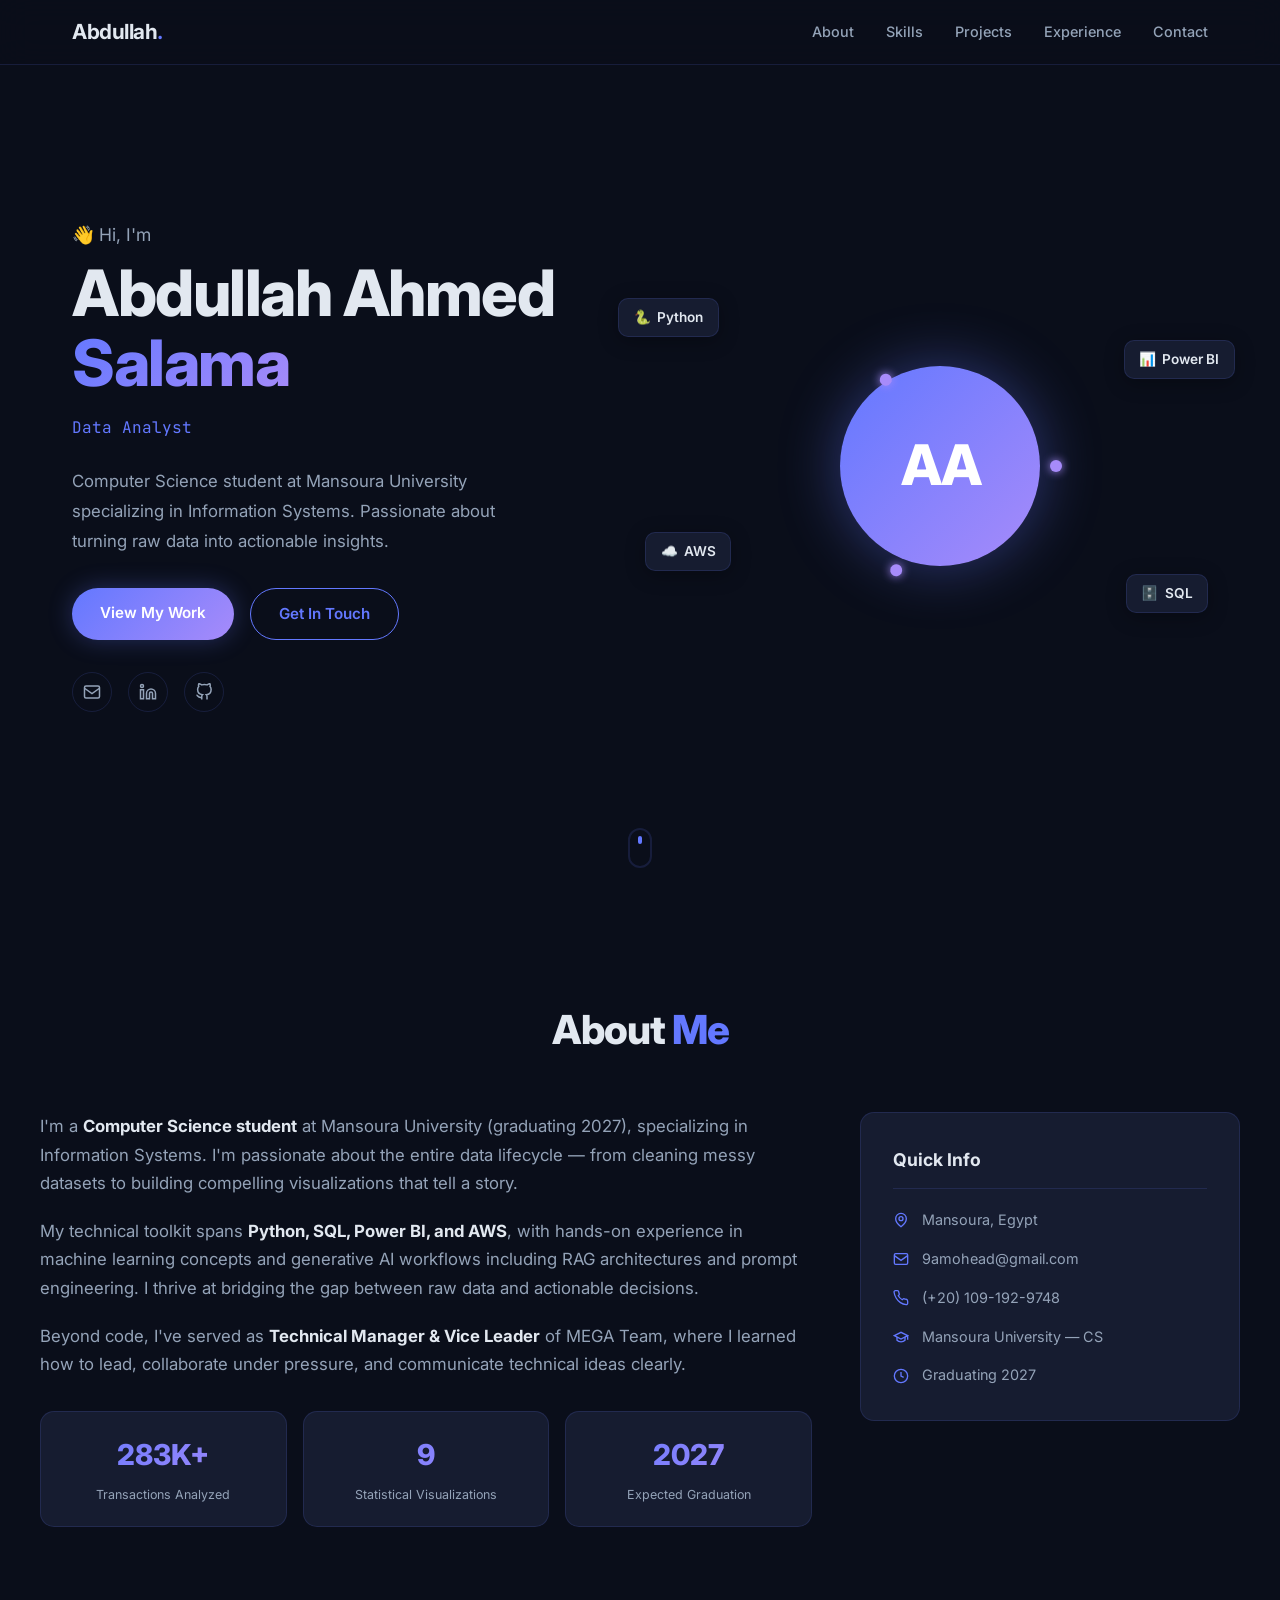
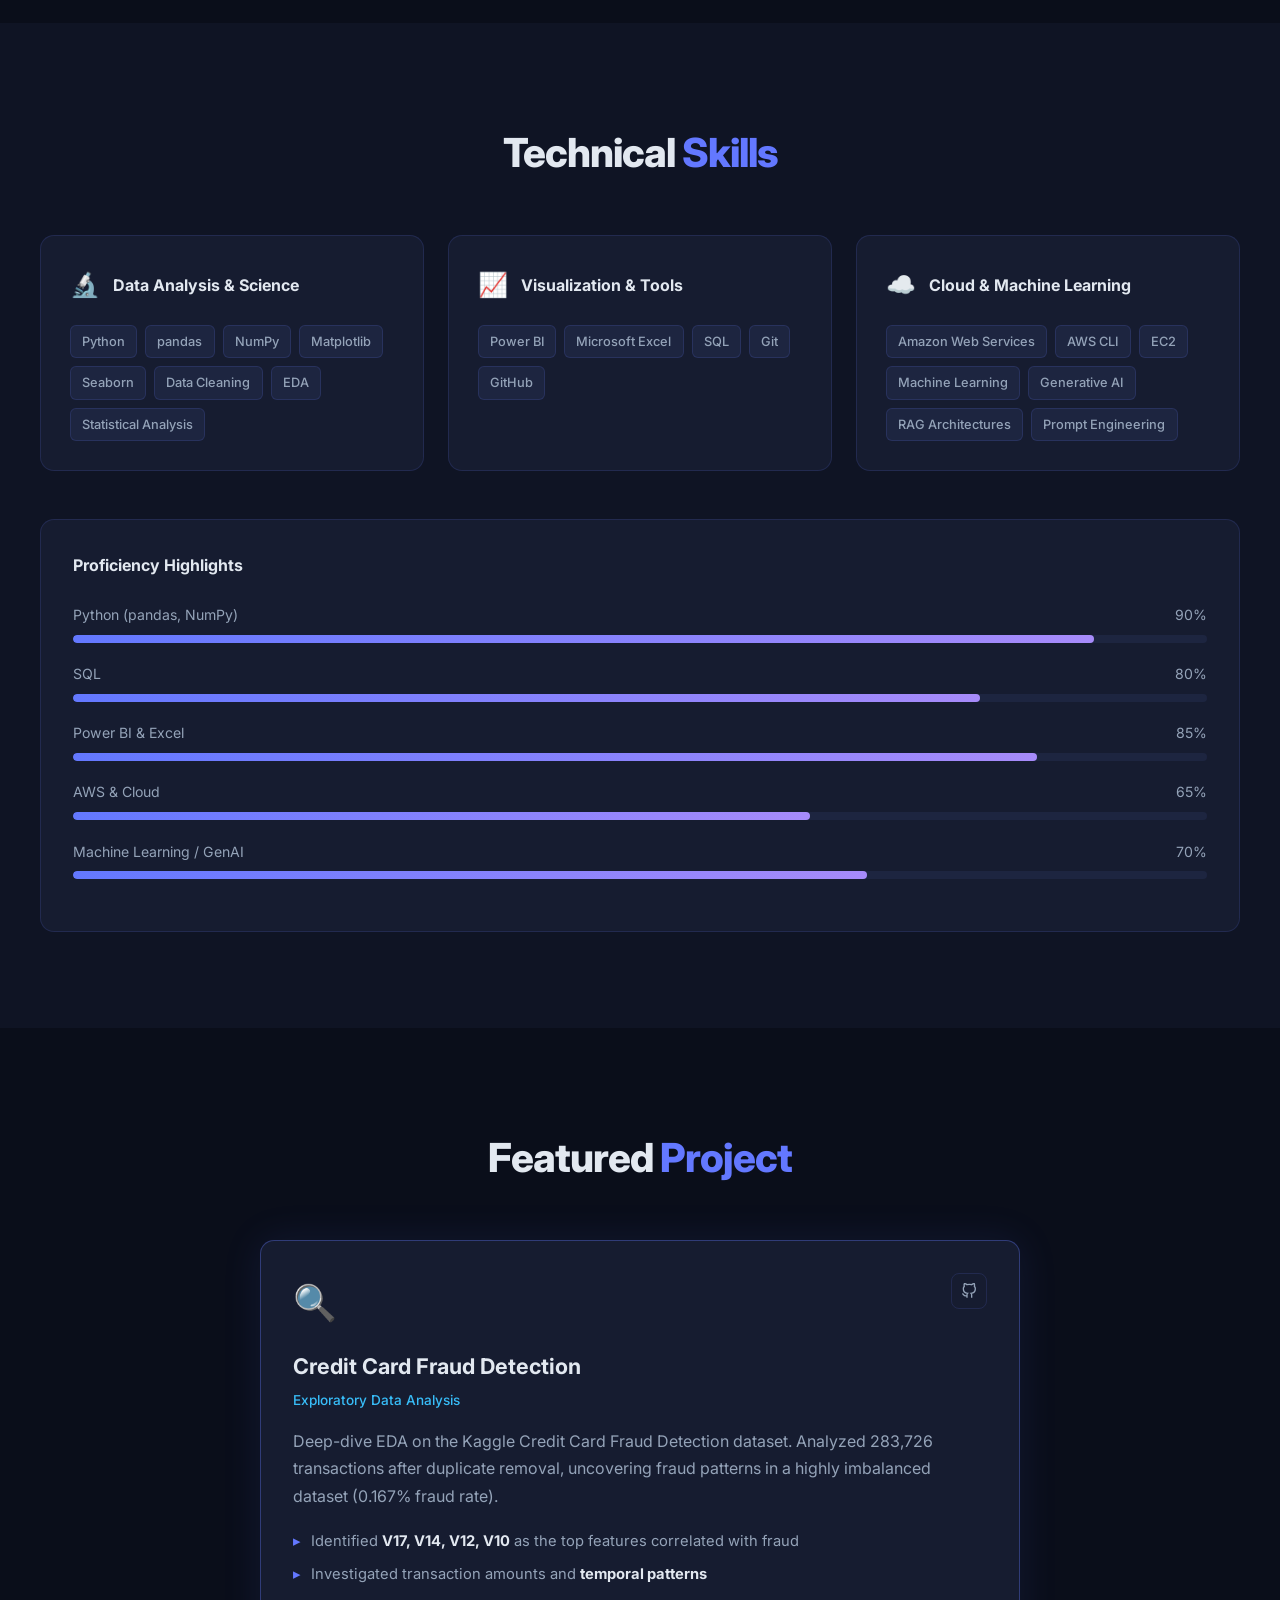
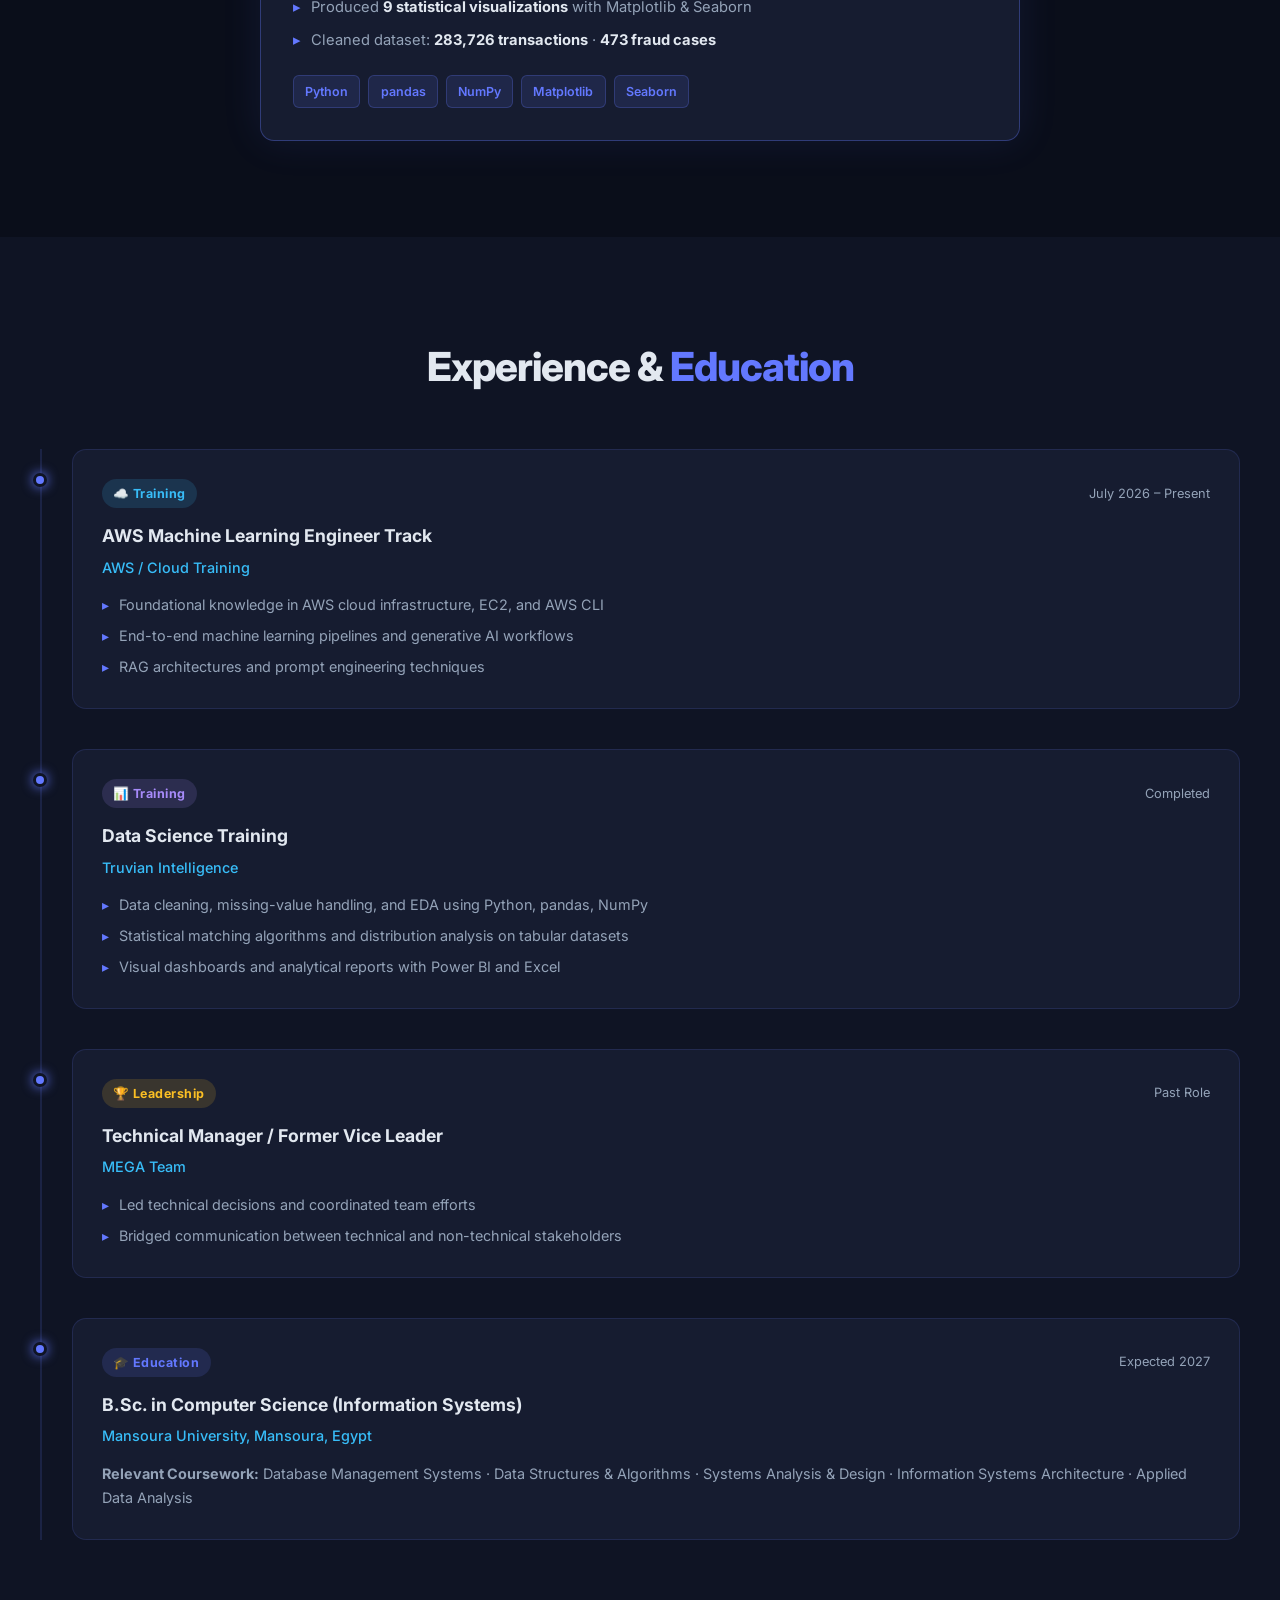
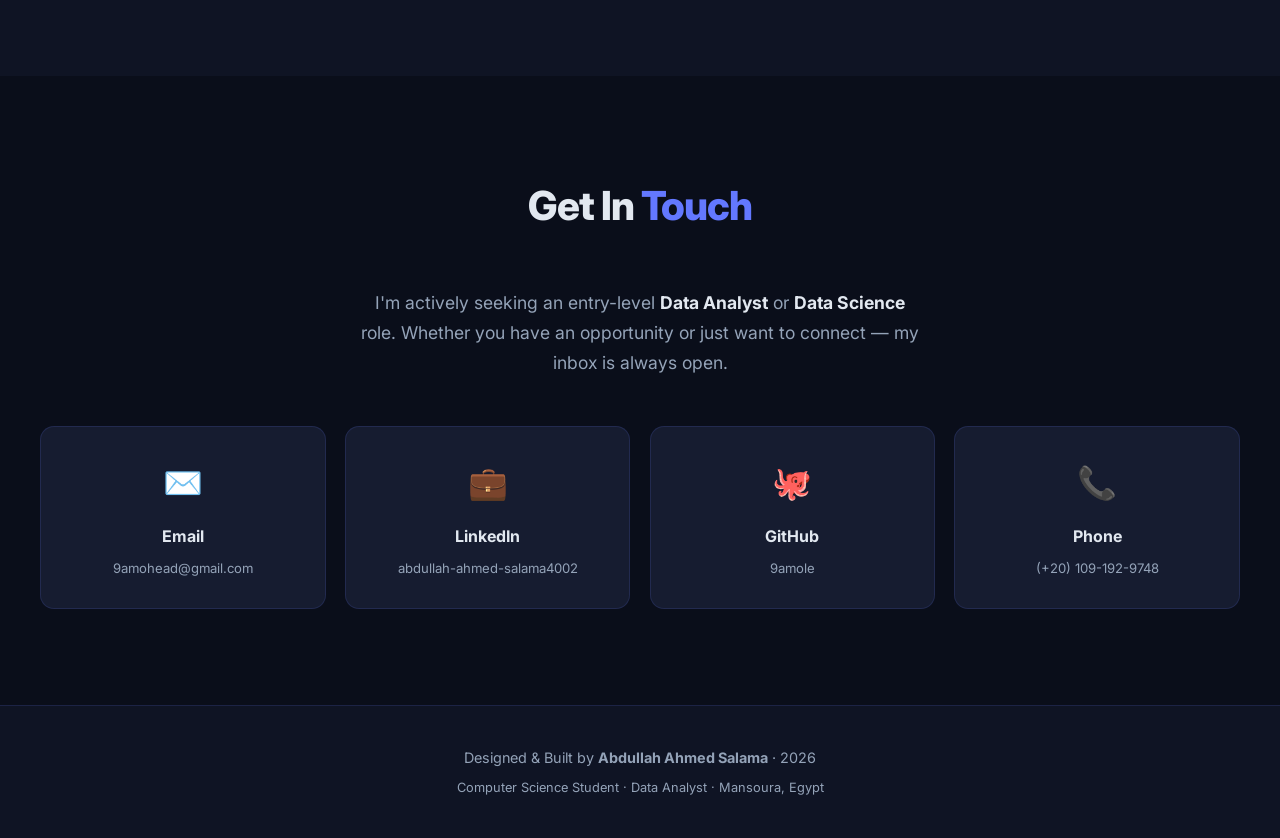
==== index.html @ d8ad0030 "Add files via upload" ====
<!DOCTYPE html>
<html lang="en">
<head>
  <meta charset="UTF-8" />
  <meta name="viewport" content="width=device-width, initial-scale=1.0" />
  <title>Abdullah Ahmed Salama — Data Analyst & Data Scientist</title>
  <link rel="stylesheet" href="style.css" />
  <link rel="preconnect" href="https://fonts.googleapis.com" />
  <link rel="preconnect" href="https://fonts.gstatic.com" crossorigin />
  <link href="https://fonts.googleapis.com/css2?family=Inter:wght@300;400;500;600;700;800&family=JetBrains+Mono:wght@400;500&display=swap" rel="stylesheet" />
</head>
<body>

  <!-- ───── NAV ───── -->
  <nav id="navbar">
    <div class="nav-inner">
      <a class="nav-logo" href="#hero">Abdullah<span class="accent">.</span></a>
      <ul class="nav-links">
        <li><a href="#about">About</a></li>
        <li><a href="#skills">Skills</a></li>
        <li><a href="#projects">Projects</a></li>
        <li><a href="#experience">Experience</a></li>
        <li><a href="#contact">Contact</a></li>
      </ul>
      <button class="hamburger" id="hamburger" aria-label="Toggle menu">
        <span></span><span></span><span></span>
      </button>
    </div>
  </nav>

  <!-- ───── HERO ───── -->
  <section id="hero">
    <div class="hero-content">
      <p class="hero-greeting">👋 Hi, I'm</p>
      <h1 class="hero-name">Abdullah Ahmed<br /><span class="gradient-text">Salama</span></h1>
      <p class="hero-subtitle typewriter" id="typewriter"></p>
      <p class="hero-desc">
        Computer Science student at Mansoura University specializing in Information Systems.
        Passionate about turning raw data into actionable insights.
      </p>
      <div class="hero-cta">
        <a href="#projects" class="btn btn-primary">View My Work</a>
        <a href="#contact" class="btn btn-outline">Get In Touch</a>
      </div>
      <div class="hero-socials">
        <a href="mailto:9amohead@gmail.com" aria-label="Email" class="social-icon">
          <svg viewBox="0 0 24 24" fill="none" stroke="currentColor" stroke-width="2"><rect x="2" y="4" width="20" height="16" rx="2"/><path d="m2 7 10 7 10-7"/></svg>
        </a>
        <a href="https://www.linkedin.com/in/abdullah-ahmed-salama4002" target="_blank" aria-label="LinkedIn" class="social-icon">
          <svg viewBox="0 0 24 24" fill="none" stroke="currentColor" stroke-width="2"><path d="M16 8a6 6 0 0 1 6 6v7h-4v-7a2 2 0 0 0-2-2 2 2 0 0 0-2 2v7h-4v-7a6 6 0 0 1 6-6z"/><rect x="2" y="9" width="4" height="12"/><circle cx="4" cy="4" r="2"/></svg>
        </a>
        <a href="https://github.com/9amole" target="_blank" aria-label="GitHub" class="social-icon">
          <svg viewBox="0 0 24 24" fill="none" stroke="currentColor" stroke-width="2"><path d="M9 19c-5 1.5-5-2.5-7-3m14 6v-3.87a3.37 3.37 0 0 0-.94-2.61c3.14-.35 6.44-1.54 6.44-7A5.44 5.44 0 0 0 20 4.77 5.07 5.07 0 0 0 19.91 1S18.73.65 16 2.48a13.38 13.38 0 0 0-7 0C6.27.65 5.09 1 5.09 1A5.07 5.07 0 0 0 5 4.77a5.44 5.44 0 0 0-1.5 3.78c0 5.42 3.3 6.61 6.44 7A3.37 3.37 0 0 0 9 18.13V22"/></svg>
        </a>
      </div>
    </div>
    <div class="hero-visual">
      <div class="avatar-ring">
        <div class="avatar-inner">
          <span class="avatar-initials">AA</span>
        </div>
        <svg class="ring-svg" viewBox="0 0 200 200">
          <circle cx="100" cy="100" r="90" fill="none" stroke="url(#ringGrad)" stroke-width="2" stroke-dasharray="8 4"/>
        </svg>
        <div class="orbit-dot" style="--angle:0deg"></div>
        <div class="orbit-dot" style="--angle:120deg"></div>
        <div class="orbit-dot" style="--angle:240deg"></div>
      </div>
      <div class="floating-badge badge-1">
        <span class="badge-icon">🐍</span> Python
      </div>
      <div class="floating-badge badge-2">
        <span class="badge-icon">📊</span> Power BI
      </div>
      <div class="floating-badge badge-3">
        <span class="badge-icon">☁️</span> AWS
      </div>
      <div class="floating-badge badge-4">
        <span class="badge-icon">🗄️</span> SQL
      </div>
    </div>
    <div class="scroll-indicator">
      <div class="scroll-dot"></div>
    </div>
  </section>

  <!-- ───── ABOUT ───── -->
  <section id="about" class="section">
    <div class="container">
      <h2 class="section-title">About <span class="accent">Me</span></h2>
      <div class="about-grid">
        <div class="about-text">
          <p>
            I'm a <strong>Computer Science student</strong> at Mansoura University (graduating 2027),
            specializing in Information Systems. I'm passionate about the entire data lifecycle — from
            cleaning messy datasets to building compelling visualizations that tell a story.
          </p>
          <p>
            My technical toolkit spans <strong>Python, SQL, Power BI, and AWS</strong>, with hands-on
            experience in machine learning concepts and generative AI workflows including RAG architectures
            and prompt engineering. I thrive at bridging the gap between raw data and actionable decisions.
          </p>
          <p>
            Beyond code, I've served as <strong>Technical Manager & Vice Leader</strong> of MEGA Team,
            where I learned how to lead, collaborate under pressure, and communicate technical ideas clearly.
          </p>
          <div class="about-stats">
            <div class="stat-card">
              <span class="stat-num">283K+</span>
              <span class="stat-label">Transactions Analyzed</span>
            </div>
            <div class="stat-card">
              <span class="stat-num">9</span>
              <span class="stat-label">Statistical Visualizations</span>
            </div>
            <div class="stat-card">
              <span class="stat-num">2027</span>
              <span class="stat-label">Expected Graduation</span>
            </div>
          </div>
        </div>
        <div class="about-card">
          <h3>Quick Info</h3>
          <ul class="info-list">
            <li>
              <svg viewBox="0 0 24 24" fill="none" stroke="currentColor" stroke-width="2"><path d="M20 10c0 6-8 12-8 12s-8-6-8-12a8 8 0 0 1 16 0Z"/><circle cx="12" cy="10" r="3"/></svg>
              Mansoura, Egypt
            </li>
            <li>
              <svg viewBox="0 0 24 24" fill="none" stroke="currentColor" stroke-width="2"><rect x="2" y="4" width="20" height="16" rx="2"/><path d="m2 7 10 7 10-7"/></svg>
              9amohead@gmail.com
            </li>
            <li>
              <svg viewBox="0 0 24 24" fill="none" stroke="currentColor" stroke-width="2"><path d="M22 16.92v3a2 2 0 0 1-2.18 2 19.79 19.79 0 0 1-8.63-3.07A19.5 19.5 0 0 1 4.69 12 19.79 19.79 0 0 1 1.63 3.38 2 2 0 0 1 3.6 1h3a2 2 0 0 1 2 1.72c.127.96.361 1.903.7 2.81a2 2 0 0 1-.45 2.11L7.91 8.6a16 16 0 0 0 6 6l.92-.92a2 2 0 0 1 2.11-.45c.907.339 1.85.573 2.81.7A2 2 0 0 1 21.73 16z"/></svg>
              (+20) 109-192-9748
            </li>
            <li>
              <svg viewBox="0 0 24 24" fill="none" stroke="currentColor" stroke-width="2"><path d="M22 10v6M2 10l10-5 10 5-10 5z"/><path d="M6 12v5c3 3 9 3 12 0v-5"/></svg>
              Mansoura University — CS
            </li>
            <li>
              <svg viewBox="0 0 24 24" fill="none" stroke="currentColor" stroke-width="2"><circle cx="12" cy="12" r="10"/><polyline points="12 6 12 12 16 14"/></svg>
              Graduating 2027
            </li>
          </ul>
        </div>
      </div>
    </div>
  </section>

  <!-- ───── SKILLS ───── -->
  <section id="skills" class="section section-alt">
    <div class="container">
      <h2 class="section-title">Technical <span class="accent">Skills</span></h2>
      <div class="skills-grid">

        <div class="skill-group">
          <div class="skill-group-header">
            <span class="skill-group-icon">🔬</span>
            <h3>Data Analysis & Science</h3>
          </div>
          <div class="skill-tags">
            <span class="tag">Python</span>
            <span class="tag">pandas</span>
            <span class="tag">NumPy</span>
            <span class="tag">Matplotlib</span>
            <span class="tag">Seaborn</span>
            <span class="tag">Data Cleaning</span>
            <span class="tag">EDA</span>
            <span class="tag">Statistical Analysis</span>
          </div>
        </div>

        <div class="skill-group">
          <div class="skill-group-header">
            <span class="skill-group-icon">📈</span>
            <h3>Visualization & Tools</h3>
          </div>
          <div class="skill-tags">
            <span class="tag">Power BI</span>
            <span class="tag">Microsoft Excel</span>
            <span class="tag">SQL</span>
            <span class="tag">Git</span>
            <span class="tag">GitHub</span>
          </div>
        </div>

        <div class="skill-group">
          <div class="skill-group-header">
            <span class="skill-group-icon">☁️</span>
            <h3>Cloud & Machine Learning</h3>
          </div>
          <div class="skill-tags">
            <span class="tag">Amazon Web Services</span>
            <span class="tag">AWS CLI</span>
            <span class="tag">EC2</span>
            <span class="tag">Machine Learning</span>
            <span class="tag">Generative AI</span>
            <span class="tag">RAG Architectures</span>
            <span class="tag">Prompt Engineering</span>
          </div>
        </div>

      </div>

      <div class="proficiency-bars">
        <h3 class="bars-title">Proficiency Highlights</h3>
        <div class="bar-item">
          <div class="bar-label"><span>Python (pandas, NumPy)</span><span>90%</span></div>
          <div class="bar-track"><div class="bar-fill" data-width="90"></div></div>
        </div>
        <div class="bar-item">
          <div class="bar-label"><span>SQL</span><span>80%</span></div>
          <div class="bar-track"><div class="bar-fill" data-width="80"></div></div>
        </div>
        <div class="bar-item">
          <div class="bar-label"><span>Power BI & Excel</span><span>85%</span></div>
          <div class="bar-track"><div class="bar-fill" data-width="85"></div></div>
        </div>
        <div class="bar-item">
          <div class="bar-label"><span>AWS & Cloud</span><span>65%</span></div>
          <div class="bar-track"><div class="bar-fill" data-width="65"></div></div>
        </div>
        <div class="bar-item">
          <div class="bar-label"><span>Machine Learning / GenAI</span><span>70%</span></div>
          <div class="bar-track"><div class="bar-fill" data-width="70"></div></div>
        </div>
      </div>
    </div>
  </section>

  <!-- ───── PROJECTS ───── -->
  <section id="projects" class="section">
    <div class="container">
      <h2 class="section-title">Featured <span class="accent">Project</span></h2>
      <div class="projects-grid">

        <div class="project-card featured">
          <div class="project-top">
            <div class="project-icon">🔍</div>
            <div class="project-links">
              <a href="https://github.com/9amole/Credit-card-fraud-analysis" target="_blank" aria-label="GitHub repo" class="icon-link">
                <svg viewBox="0 0 24 24" fill="none" stroke="currentColor" stroke-width="2"><path d="M9 19c-5 1.5-5-2.5-7-3m14 6v-3.87a3.37 3.37 0 0 0-.94-2.61c3.14-.35 6.44-1.54 6.44-7A5.44 5.44 0 0 0 20 4.77 5.07 5.07 0 0 0 19.91 1S18.73.65 16 2.48a13.38 13.38 0 0 0-7 0C6.27.65 5.09 1 5.09 1A5.07 5.07 0 0 0 5 4.77a5.44 5.44 0 0 0-1.5 3.78c0 5.42 3.3 6.61 6.44 7A3.37 3.37 0 0 0 9 18.13V22"/></svg>
              </a>
            </div>
          </div>
          <h3 class="project-title">Credit Card Fraud Detection</h3>
          <p class="project-subtitle">Exploratory Data Analysis</p>
          <p class="project-desc">
            Deep-dive EDA on the Kaggle Credit Card Fraud Detection dataset. Analyzed 283,726 transactions
            after duplicate removal, uncovering fraud patterns in a highly imbalanced dataset (0.167% fraud rate).
          </p>
          <ul class="project-bullets">
            <li>Identified <strong>V17, V14, V12, V10</strong> as the top features correlated with fraud</li>
            <li>Investigated transaction amounts and <strong>temporal patterns</strong></li>
            <li>Produced <strong>9 statistical visualizations</strong> with Matplotlib & Seaborn</li>
            <li>Cleaned dataset: <strong>283,726 transactions</strong> · <strong>473 fraud cases</strong></li>
          </ul>
          <div class="project-tech">
            <span class="tech-badge">Python</span>
            <span class="tech-badge">pandas</span>
            <span class="tech-badge">NumPy</span>
            <span class="tech-badge">Matplotlib</span>
            <span class="tech-badge">Seaborn</span>
          </div>
        </div>

      </div>
    </div>
  </section>

  <!-- ───── EXPERIENCE ───── -->
  <section id="experience" class="section section-alt">
    <div class="container">
      <h2 class="section-title">Experience & <span class="accent">Education</span></h2>
      <div class="timeline">

        <div class="timeline-item">
          <div class="timeline-dot"></div>
          <div class="timeline-card">
            <div class="timeline-header">
              <span class="timeline-badge cloud">☁️ Training</span>
              <span class="timeline-date">July 2026 – Present</span>
            </div>
            <h3>AWS Machine Learning Engineer Track</h3>
            <p class="timeline-org">AWS / Cloud Training</p>
            <ul>
              <li>Foundational knowledge in AWS cloud infrastructure, EC2, and AWS CLI</li>
              <li>End-to-end machine learning pipelines and generative AI workflows</li>
              <li>RAG architectures and prompt engineering techniques</li>
            </ul>
          </div>
        </div>

        <div class="timeline-item">
          <div class="timeline-dot"></div>
          <div class="timeline-card">
            <div class="timeline-header">
              <span class="timeline-badge data">📊 Training</span>
              <span class="timeline-date">Completed</span>
            </div>
            <h3>Data Science Training</h3>
            <p class="timeline-org">Truvian Intelligence</p>
            <ul>
              <li>Data cleaning, missing-value handling, and EDA using Python, pandas, NumPy</li>
              <li>Statistical matching algorithms and distribution analysis on tabular datasets</li>
              <li>Visual dashboards and analytical reports with Power BI and Excel</li>
            </ul>
          </div>
        </div>

        <div class="timeline-item">
          <div class="timeline-dot"></div>
          <div class="timeline-card">
            <div class="timeline-header">
              <span class="timeline-badge leadership">🏆 Leadership</span>
              <span class="timeline-date">Past Role</span>
            </div>
            <h3>Technical Manager / Former Vice Leader</h3>
            <p class="timeline-org">MEGA Team</p>
            <ul>
              <li>Led technical decisions and coordinated team efforts</li>
              <li>Bridged communication between technical and non-technical stakeholders</li>
            </ul>
          </div>
        </div>

        <div class="timeline-item">
          <div class="timeline-dot"></div>
          <div class="timeline-card">
            <div class="timeline-header">
              <span class="timeline-badge edu">🎓 Education</span>
              <span class="timeline-date">Expected 2027</span>
            </div>
            <h3>B.Sc. in Computer Science (Information Systems)</h3>
            <p class="timeline-org">Mansoura University, Mansoura, Egypt</p>
            <p class="coursework">
              <strong>Relevant Coursework:</strong> Database Management Systems · Data Structures & Algorithms ·
              Systems Analysis & Design · Information Systems Architecture · Applied Data Analysis
            </p>
          </div>
        </div>

      </div>
    </div>
  </section>

  <!-- ───── CONTACT ───── -->
  <section id="contact" class="section">
    <div class="container">
      <h2 class="section-title">Get In <span class="accent">Touch</span></h2>
      <p class="contact-intro">
        I'm actively seeking an entry-level <strong>Data Analyst</strong> or <strong>Data Science</strong> role.
        Whether you have an opportunity or just want to connect — my inbox is always open.
      </p>
      <div class="contact-grid">
        <a href="mailto:9amohead@gmail.com" class="contact-card">
          <div class="contact-card-icon">✉️</div>
          <h3>Email</h3>
          <p>9amohead@gmail.com</p>
        </a>
        <a href="https://www.linkedin.com/in/abdullah-ahmed-salama4002" target="_blank" class="contact-card">
          <div class="contact-card-icon">💼</div>
          <h3>LinkedIn</h3>
          <p>abdullah-ahmed-salama4002</p>
        </a>
        <a href="https://github.com/9amole" target="_blank" class="contact-card">
          <div class="contact-card-icon">🐙</div>
          <h3>GitHub</h3>
          <p>9amole</p>
        </a>
        <a href="tel:+201091929748" class="contact-card">
          <div class="contact-card-icon">📞</div>
          <h3>Phone</h3>
          <p>(+20) 109-192-9748</p>
        </a>
      </div>
    </div>
  </section>

  <!-- ───── FOOTER ───── -->
  <footer>
    <p>Designed & Built by <strong>Abdullah Ahmed Salama</strong> · 2026</p>
    <p class="footer-sub">Computer Science Student · Data Analyst · Mansoura, Egypt</p>
  </footer>

  <script src="script.js"></script>
</body>
</html>
---- style.css ----
/* ── Reset & Variables ── */
*, *::before, *::after { box-sizing: border-box; margin: 0; padding: 0; }

:root {
  --bg:         #0a0e1a;
  --bg-alt:     #0f1424;
  --surface:    #161c30;
  --surface-2:  #1d2540;
  --border:     rgba(99,120,255,0.15);
  --accent:     #6378ff;
  --accent-2:   #a78bfa;
  --accent-3:   #38bdf8;
  --text:       #e2e8f0;
  --text-muted: #94a3b8;
  --gradient:   linear-gradient(135deg, var(--accent), var(--accent-2));
  --radius:     14px;
  --transition: 0.3s ease;
  --font:       'Inter', sans-serif;
  --mono:       'JetBrains Mono', monospace;
}

html { scroll-behavior: smooth; }

body {
  font-family: var(--font);
  background: var(--bg);
  color: var(--text);
  line-height: 1.7;
  overflow-x: hidden;
}

a { color: inherit; text-decoration: none; }

/* ── Scrollbar ── */
::-webkit-scrollbar { width: 6px; }
::-webkit-scrollbar-track { background: var(--bg); }
::-webkit-scrollbar-thumb { background: var(--accent); border-radius: 3px; }

/* ── NAV ── */
#navbar {
  position: fixed; top: 0; left: 0; right: 0; z-index: 100;
  backdrop-filter: blur(16px);
  background: rgba(10,14,26,0.8);
  border-bottom: 1px solid var(--border);
  transition: var(--transition);
}
.nav-inner {
  max-width: 1200px; margin: 0 auto;
  display: flex; align-items: center; justify-content: space-between;
  padding: 0 2rem; height: 64px;
}
.nav-logo {
  font-size: 1.3rem; font-weight: 700; letter-spacing: -0.5px;
}
.nav-links {
  display: flex; gap: 2rem; list-style: none;
}
.nav-links a {
  font-size: 0.9rem; font-weight: 500; color: var(--text-muted);
  transition: color var(--transition);
  position: relative;
}
.nav-links a::after {
  content: ''; position: absolute; bottom: -4px; left: 0;
  width: 0; height: 2px; background: var(--accent);
  transition: width var(--transition);
}
.nav-links a:hover { color: var(--text); }
.nav-links a:hover::after { width: 100%; }

.hamburger {
  display: none; flex-direction: column; gap: 5px;
  background: none; border: none; cursor: pointer; padding: 4px;
}
.hamburger span {
  display: block; width: 24px; height: 2px;
  background: var(--text); border-radius: 2px;
  transition: var(--transition);
}

/* ── HERO ── */
#hero {
  min-height: 100vh;
  display: grid; grid-template-columns: 1fr 1fr;
  align-items: center; gap: 4rem;
  padding: 6rem 2rem 4rem;
  max-width: 1200px; margin: 0 auto;
  position: relative;
}

.hero-greeting {
  font-size: 1.1rem; color: var(--text-muted); margin-bottom: 0.5rem;
}
.hero-name {
  font-size: clamp(2.5rem, 5vw, 4rem);
  font-weight: 800; line-height: 1.1;
  letter-spacing: -1.5px; margin-bottom: 1rem;
}
.gradient-text {
  background: var(--gradient);
  -webkit-background-clip: text; -webkit-text-fill-color: transparent;
  background-clip: text;
}
.hero-subtitle {
  font-family: var(--mono);
  font-size: 1rem; color: var(--accent); margin-bottom: 1.5rem;
  min-height: 1.5em;
}
.hero-desc {
  font-size: 1.05rem; color: var(--text-muted);
  max-width: 480px; margin-bottom: 2rem; line-height: 1.8;
}

.hero-cta { display: flex; gap: 1rem; flex-wrap: wrap; margin-bottom: 2rem; }

.btn {
  display: inline-block; padding: 0.75rem 1.75rem;
  border-radius: 50px; font-weight: 600; font-size: 0.95rem;
  transition: all var(--transition); cursor: pointer;
}
.btn-primary {
  background: var(--gradient); color: #fff;
  box-shadow: 0 0 24px rgba(99,120,255,0.3);
}
.btn-primary:hover { transform: translateY(-2px); box-shadow: 0 0 36px rgba(99,120,255,0.5); }
.btn-outline {
  border: 1.5px solid var(--accent); color: var(--accent);
}
.btn-outline:hover { background: var(--accent); color: #fff; transform: translateY(-2px); }

.hero-socials { display: flex; gap: 1rem; }
.social-icon {
  width: 40px; height: 40px;
  border: 1.5px solid var(--border);
  border-radius: 50%; display: flex; align-items: center; justify-content: center;
  color: var(--text-muted); transition: all var(--transition);
}
.social-icon svg { width: 18px; height: 18px; }
.social-icon:hover { border-color: var(--accent); color: var(--accent); transform: translateY(-2px); }

/* ── Avatar Visual ── */
.hero-visual {
  position: relative; display: flex;
  align-items: center; justify-content: center;
  height: 420px;
}
.avatar-ring {
  position: relative; width: 220px; height: 220px;
}
.avatar-inner {
  width: 200px; height: 200px;
  border-radius: 50%;
  background: var(--gradient);
  display: flex; align-items: center; justify-content: center;
  position: absolute; top: 10px; left: 10px;
  box-shadow: 0 0 60px rgba(99,120,255,0.4);
}
.avatar-initials {
  font-size: 3.5rem; font-weight: 800; color: #fff; letter-spacing: -2px;
}
.ring-svg {
  position: absolute; top: 0; left: 0; width: 220px; height: 220px;
  animation: spin 20s linear infinite;
}
defs { display: none; }
.orbit-dot {
  position: absolute; top: 50%; left: 50%;
  width: 12px; height: 12px;
  background: var(--accent-2); border-radius: 50%;
  box-shadow: 0 0 10px var(--accent-2);
  transform: rotate(var(--angle)) translateX(110px) translateY(-50%);
  animation: spin 20s linear infinite;
}

.floating-badge {
  position: absolute;
  background: var(--surface);
  border: 1px solid var(--border);
  border-radius: 10px;
  padding: 0.45rem 0.9rem;
  font-size: 0.85rem; font-weight: 600;
  display: flex; align-items: center; gap: 0.4rem;
  backdrop-filter: blur(8px);
  box-shadow: 0 4px 20px rgba(0,0,0,0.3);
  animation: float 4s ease-in-out infinite;
}
.badge-1 { top: 10%;  left: -10%; animation-delay: 0s; }
.badge-2 { top: 20%;  right: -5%; animation-delay: 1s; }
.badge-3 { bottom: 25%; left: -5%; animation-delay: 2s; }
.badge-4 { bottom: 15%; right: 0%; animation-delay: 0.5s; }

@keyframes float {
  0%, 100% { transform: translateY(0); }
  50%       { transform: translateY(-10px); }
}
@keyframes spin {
  from { transform: rotate(0deg); }
  to   { transform: rotate(360deg); }
}

.scroll-indicator {
  position: absolute; bottom: 2rem; left: 50%; transform: translateX(-50%);
  width: 24px; height: 40px;
  border: 2px solid var(--border); border-radius: 12px;
  display: flex; justify-content: center; padding-top: 6px;
}
.scroll-dot {
  width: 4px; height: 8px;
  background: var(--accent); border-radius: 2px;
  animation: scroll-anim 1.8s ease-in-out infinite;
}
@keyframes scroll-anim {
  0%, 100% { transform: translateY(0); opacity: 1; }
  80%       { transform: translateY(14px); opacity: 0; }
}

/* ── Sections ── */
.section { padding: 6rem 2rem; }
.section-alt { background: var(--bg-alt); }
.container { max-width: 1200px; margin: 0 auto; }

.section-title {
  font-size: clamp(1.8rem, 4vw, 2.5rem);
  font-weight: 800; letter-spacing: -1px;
  margin-bottom: 3rem; text-align: center;
}

.accent { color: var(--accent); }

/* ── ABOUT ── */
.about-grid {
  display: grid; grid-template-columns: 1fr 380px; gap: 3rem; align-items: start;
}
.about-text p {
  color: var(--text-muted); margin-bottom: 1.2rem; font-size: 1.05rem;
}
.about-text strong { color: var(--text); }

.about-stats {
  display: grid; grid-template-columns: repeat(3, 1fr); gap: 1rem; margin-top: 2rem;
}
.stat-card {
  background: var(--surface); border: 1px solid var(--border);
  border-radius: var(--radius); padding: 1.2rem;
  text-align: center;
  transition: transform var(--transition);
}
.stat-card:hover { transform: translateY(-4px); }
.stat-num {
  display: block; font-size: 1.8rem; font-weight: 800;
  background: var(--gradient);
  -webkit-background-clip: text; -webkit-text-fill-color: transparent;
  background-clip: text;
}
.stat-label {
  font-size: 0.78rem; color: var(--text-muted); margin-top: 0.3rem;
}

.about-card {
  background: var(--surface);
  border: 1px solid var(--border);
  border-radius: var(--radius); padding: 2rem;
  position: sticky; top: 80px;
}
.about-card h3 {
  font-size: 1.1rem; font-weight: 700; margin-bottom: 1.2rem;
  padding-bottom: 0.8rem; border-bottom: 1px solid var(--border);
}
.info-list { list-style: none; display: flex; flex-direction: column; gap: 0.9rem; }
.info-list li {
  display: flex; align-items: center; gap: 0.8rem;
  font-size: 0.9rem; color: var(--text-muted);
}
.info-list li svg { width: 16px; height: 16px; color: var(--accent); flex-shrink: 0; }

/* ── SKILLS ── */
.skills-grid {
  display: grid; grid-template-columns: repeat(3, 1fr); gap: 1.5rem; margin-bottom: 3rem;
}
.skill-group {
  background: var(--surface);
  border: 1px solid var(--border);
  border-radius: var(--radius); padding: 1.8rem;
  transition: border-color var(--transition), transform var(--transition);
}
.skill-group:hover {
  border-color: var(--accent); transform: translateY(-4px);
}
.skill-group-header {
  display: flex; align-items: center; gap: 0.8rem; margin-bottom: 1.2rem;
}
.skill-group-icon { font-size: 1.5rem; }
.skill-group-header h3 { font-size: 1rem; font-weight: 700; }
.skill-tags { display: flex; flex-wrap: wrap; gap: 0.5rem; }
.tag {
  background: var(--surface-2); border: 1px solid var(--border);
  border-radius: 6px; padding: 0.3rem 0.7rem;
  font-size: 0.8rem; font-weight: 500; color: var(--text-muted);
  transition: all var(--transition);
}
.tag:hover { border-color: var(--accent); color: var(--accent); }

.proficiency-bars {
  background: var(--surface); border: 1px solid var(--border);
  border-radius: var(--radius); padding: 2rem;
}
.bars-title { font-size: 1rem; font-weight: 700; margin-bottom: 1.5rem; }
.bar-item { margin-bottom: 1.2rem; }
.bar-label {
  display: flex; justify-content: space-between;
  font-size: 0.88rem; margin-bottom: 0.5rem; color: var(--text-muted);
}
.bar-track {
  background: var(--surface-2); border-radius: 99px; height: 8px; overflow: hidden;
}
.bar-fill {
  height: 100%; width: 0; border-radius: 99px;
  background: var(--gradient);
  transition: width 1.2s cubic-bezier(0.4, 0, 0.2, 1);
}

/* ── PROJECTS ── */
.projects-grid { display: grid; grid-template-columns: 1fr; gap: 2rem; }

.project-card {
  background: var(--surface);
  border: 1px solid var(--border);
  border-radius: var(--radius); padding: 2rem;
  transition: border-color var(--transition), transform var(--transition), box-shadow var(--transition);
  max-width: 760px; margin: 0 auto;
}
.project-card.featured {
  border-color: rgba(99,120,255,0.35);
  box-shadow: 0 0 40px rgba(99,120,255,0.1);
}
.project-card:hover {
  border-color: var(--accent);
  transform: translateY(-6px);
  box-shadow: 0 8px 40px rgba(99,120,255,0.2);
}

.project-top { display: flex; justify-content: space-between; align-items: flex-start; margin-bottom: 1rem; }
.project-icon { font-size: 2.2rem; }
.project-links { display: flex; gap: 0.75rem; }
.icon-link {
  width: 36px; height: 36px;
  border: 1px solid var(--border); border-radius: 8px;
  display: flex; align-items: center; justify-content: center;
  color: var(--text-muted); transition: all var(--transition);
}
.icon-link svg { width: 16px; height: 16px; }
.icon-link:hover { border-color: var(--accent); color: var(--accent); }

.project-title { font-size: 1.35rem; font-weight: 700; margin-bottom: 0.25rem; }
.project-subtitle { font-size: 0.85rem; color: var(--accent-3); font-weight: 500; margin-bottom: 1rem; }
.project-desc { color: var(--text-muted); margin-bottom: 1.2rem; }

.project-bullets {
  list-style: none; display: flex; flex-direction: column; gap: 0.5rem;
  margin-bottom: 1.4rem;
}
.project-bullets li {
  color: var(--text-muted); font-size: 0.92rem; padding-left: 1.2em;
  position: relative;
}
.project-bullets li::before {
  content: '▸'; position: absolute; left: 0; color: var(--accent);
}
.project-bullets strong { color: var(--text); }

.project-tech { display: flex; flex-wrap: wrap; gap: 0.5rem; }
.tech-badge {
  background: rgba(99,120,255,0.12); border: 1px solid rgba(99,120,255,0.25);
  border-radius: 6px; padding: 0.3rem 0.7rem;
  font-size: 0.78rem; font-weight: 600; color: var(--accent);
}

/* ── TIMELINE ── */
.timeline { position: relative; padding-left: 2rem; }
.timeline::before {
  content: ''; position: absolute; left: 0; top: 0; bottom: 0;
  width: 2px; background: var(--border);
}

.timeline-item { position: relative; margin-bottom: 2.5rem; }
.timeline-dot {
  position: absolute; left: -2.45rem; top: 1.5rem;
  width: 14px; height: 14px;
  background: var(--accent); border-radius: 50%;
  border: 3px solid var(--bg-alt);
  box-shadow: 0 0 12px var(--accent);
}

.timeline-card {
  background: var(--surface); border: 1px solid var(--border);
  border-radius: var(--radius); padding: 1.8rem;
  transition: border-color var(--transition), transform var(--transition);
}
.timeline-card:hover { border-color: var(--accent); transform: translateX(4px); }
.timeline-header {
  display: flex; align-items: center; justify-content: space-between;
  margin-bottom: 0.8rem; flex-wrap: wrap; gap: 0.5rem;
}
.timeline-badge {
  font-size: 0.78rem; font-weight: 700; padding: 0.25rem 0.7rem;
  border-radius: 99px; letter-spacing: 0.5px;
}
.timeline-badge.cloud     { background: rgba(56,189,248,0.15); color: var(--accent-3); }
.timeline-badge.data      { background: rgba(167,139,250,0.15); color: var(--accent-2); }
.timeline-badge.leadership{ background: rgba(251,191,36,0.15);  color: #fbbf24; }
.timeline-badge.edu       { background: rgba(99,120,255,0.15);  color: var(--accent); }
.timeline-date { font-size: 0.8rem; color: var(--text-muted); }

.timeline-card h3 { font-size: 1.1rem; font-weight: 700; margin-bottom: 0.3rem; }
.timeline-org { font-size: 0.9rem; color: var(--accent-3); margin-bottom: 0.8rem; font-weight: 500; }
.timeline-card ul { list-style: none; display: flex; flex-direction: column; gap: 0.4rem; }
.timeline-card ul li {
  font-size: 0.9rem; color: var(--text-muted); padding-left: 1.2em; position: relative;
}
.timeline-card ul li::before { content: '▸'; position: absolute; left: 0; color: var(--accent); }
.coursework { font-size: 0.9rem; color: var(--text-muted); margin-top: 0.5rem; }

/* ── CONTACT ── */
.contact-intro {
  text-align: center; font-size: 1.1rem; color: var(--text-muted);
  max-width: 560px; margin: 0 auto 3rem;
}
.contact-intro strong { color: var(--text); }

.contact-grid {
  display: grid; grid-template-columns: repeat(4, 1fr); gap: 1.2rem;
}
.contact-card {
  background: var(--surface); border: 1px solid var(--border);
  border-radius: var(--radius); padding: 1.8rem 1.2rem;
  text-align: center;
  transition: border-color var(--transition), transform var(--transition), box-shadow var(--transition);
  display: block;
}
.contact-card:hover {
  border-color: var(--accent); transform: translateY(-6px);
  box-shadow: 0 8px 30px rgba(99,120,255,0.2);
}
.contact-card-icon { font-size: 2rem; margin-bottom: 0.8rem; }
.contact-card h3 { font-size: 1rem; font-weight: 700; margin-bottom: 0.4rem; }
.contact-card p { font-size: 0.82rem; color: var(--text-muted); word-break: break-word; }

/* ── FOOTER ── */
footer {
  background: var(--bg-alt); border-top: 1px solid var(--border);
  padding: 2.5rem 2rem; text-align: center;
  color: var(--text-muted); font-size: 0.9rem;
}
.footer-sub { font-size: 0.8rem; margin-top: 0.4rem; }

/* ── RESPONSIVE ── */
@media (max-width: 1024px) {
  .about-grid  { grid-template-columns: 1fr; }
  .about-card  { position: static; }
  .skills-grid { grid-template-columns: 1fr 1fr; }
  .contact-grid { grid-template-columns: repeat(2, 1fr); }
}

@media (max-width: 768px) {
  #hero {
    grid-template-columns: 1fr;
    text-align: center; padding-top: 7rem;
  }
  .hero-visual { order: -1; height: 280px; }
  .avatar-ring { width: 160px; height: 160px; }
  .avatar-inner { width: 140px; height: 140px; top: 10px; left: 10px; }
  .ring-svg { width: 160px; height: 160px; }
  .hero-desc  { margin: 0 auto 2rem; }
  .hero-cta   { justify-content: center; }
  .hero-socials { justify-content: center; }
  .nav-links  { display: none; }
  .hamburger  { display: flex; }
  .skills-grid { grid-template-columns: 1fr; }
  .about-stats { grid-template-columns: 1fr 1fr; }
  .timeline   { padding-left: 1.5rem; }
  .timeline-dot { left: -1.95rem; }
}

@media (max-width: 480px) {
  .contact-grid { grid-template-columns: 1fr 1fr; }
  .about-stats  { grid-template-columns: 1fr; }
  .hero-name    { font-size: 2.2rem; }
}

/* ── Reveal Animation ── */
.reveal {
  opacity: 0; transform: translateY(30px);
  transition: opacity 0.7s ease, transform 0.7s ease;
}
.reveal.visible { opacity: 1; transform: translateY(0); }
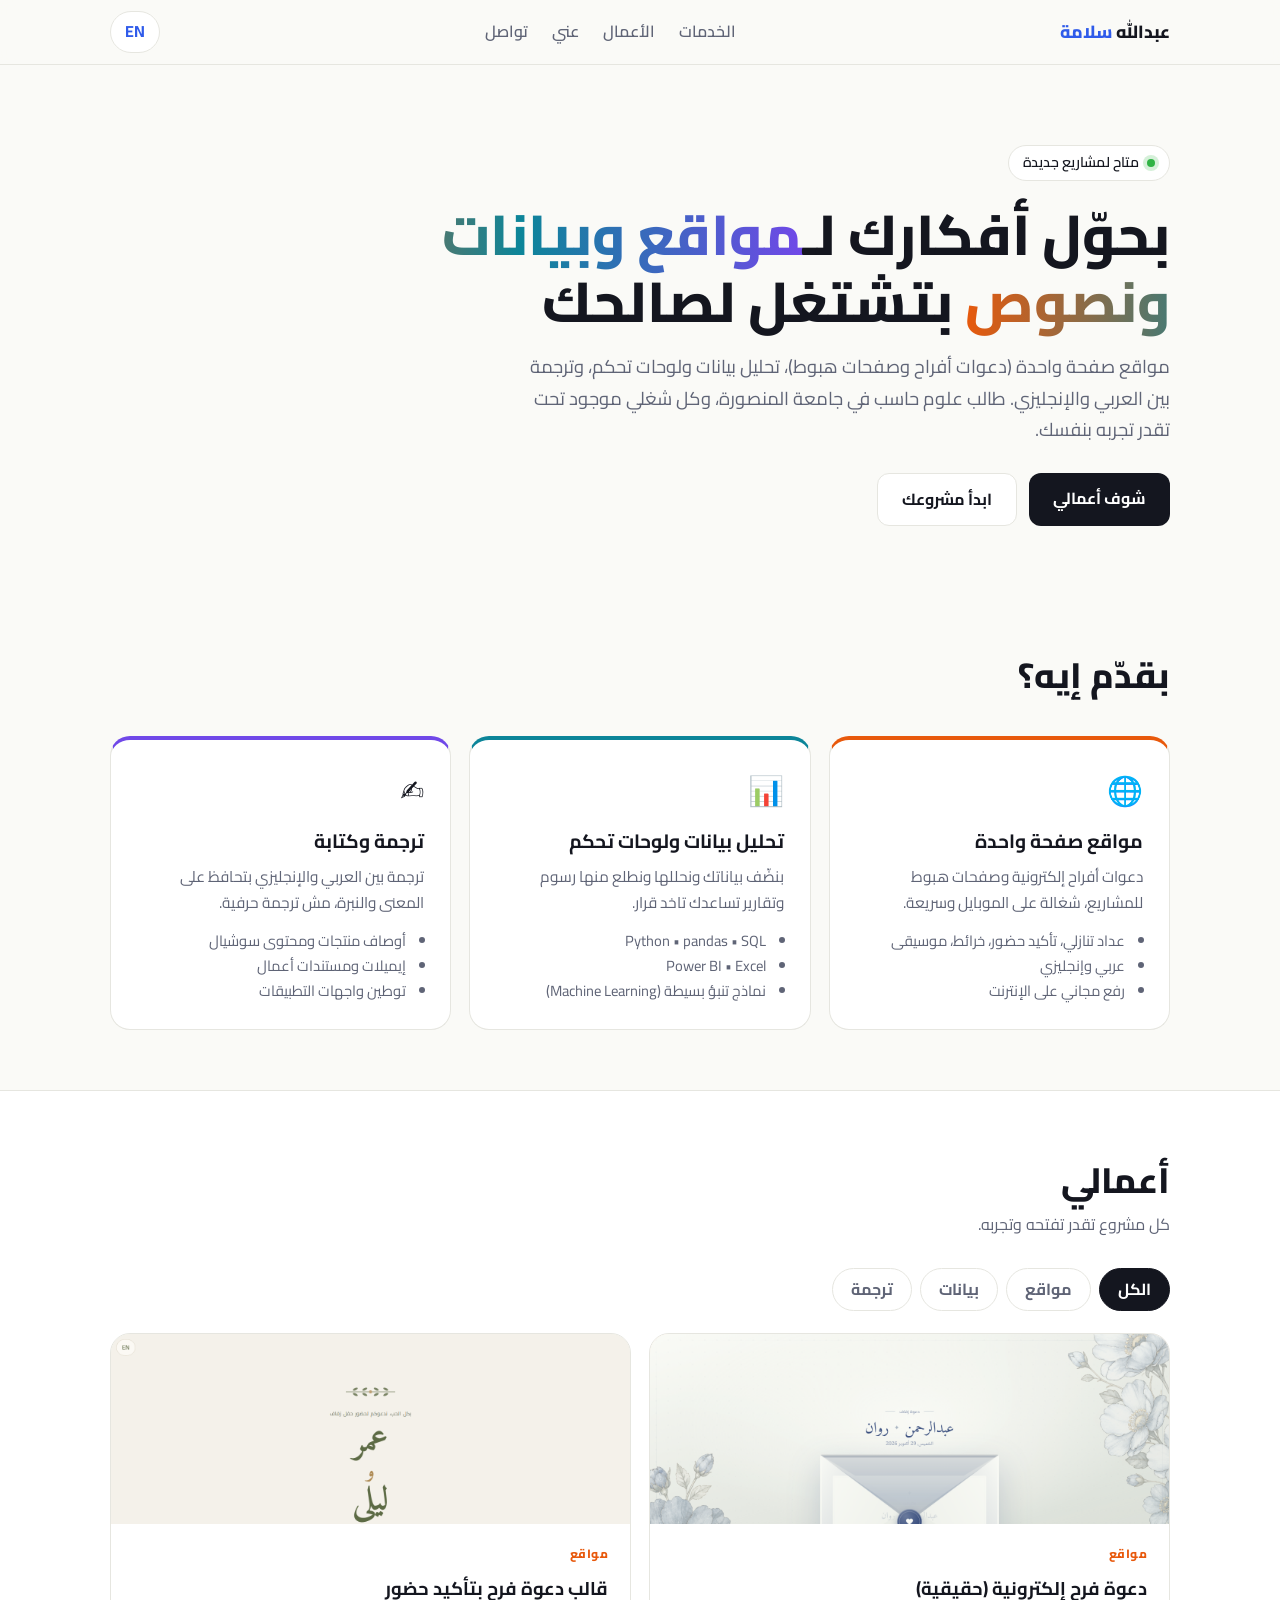
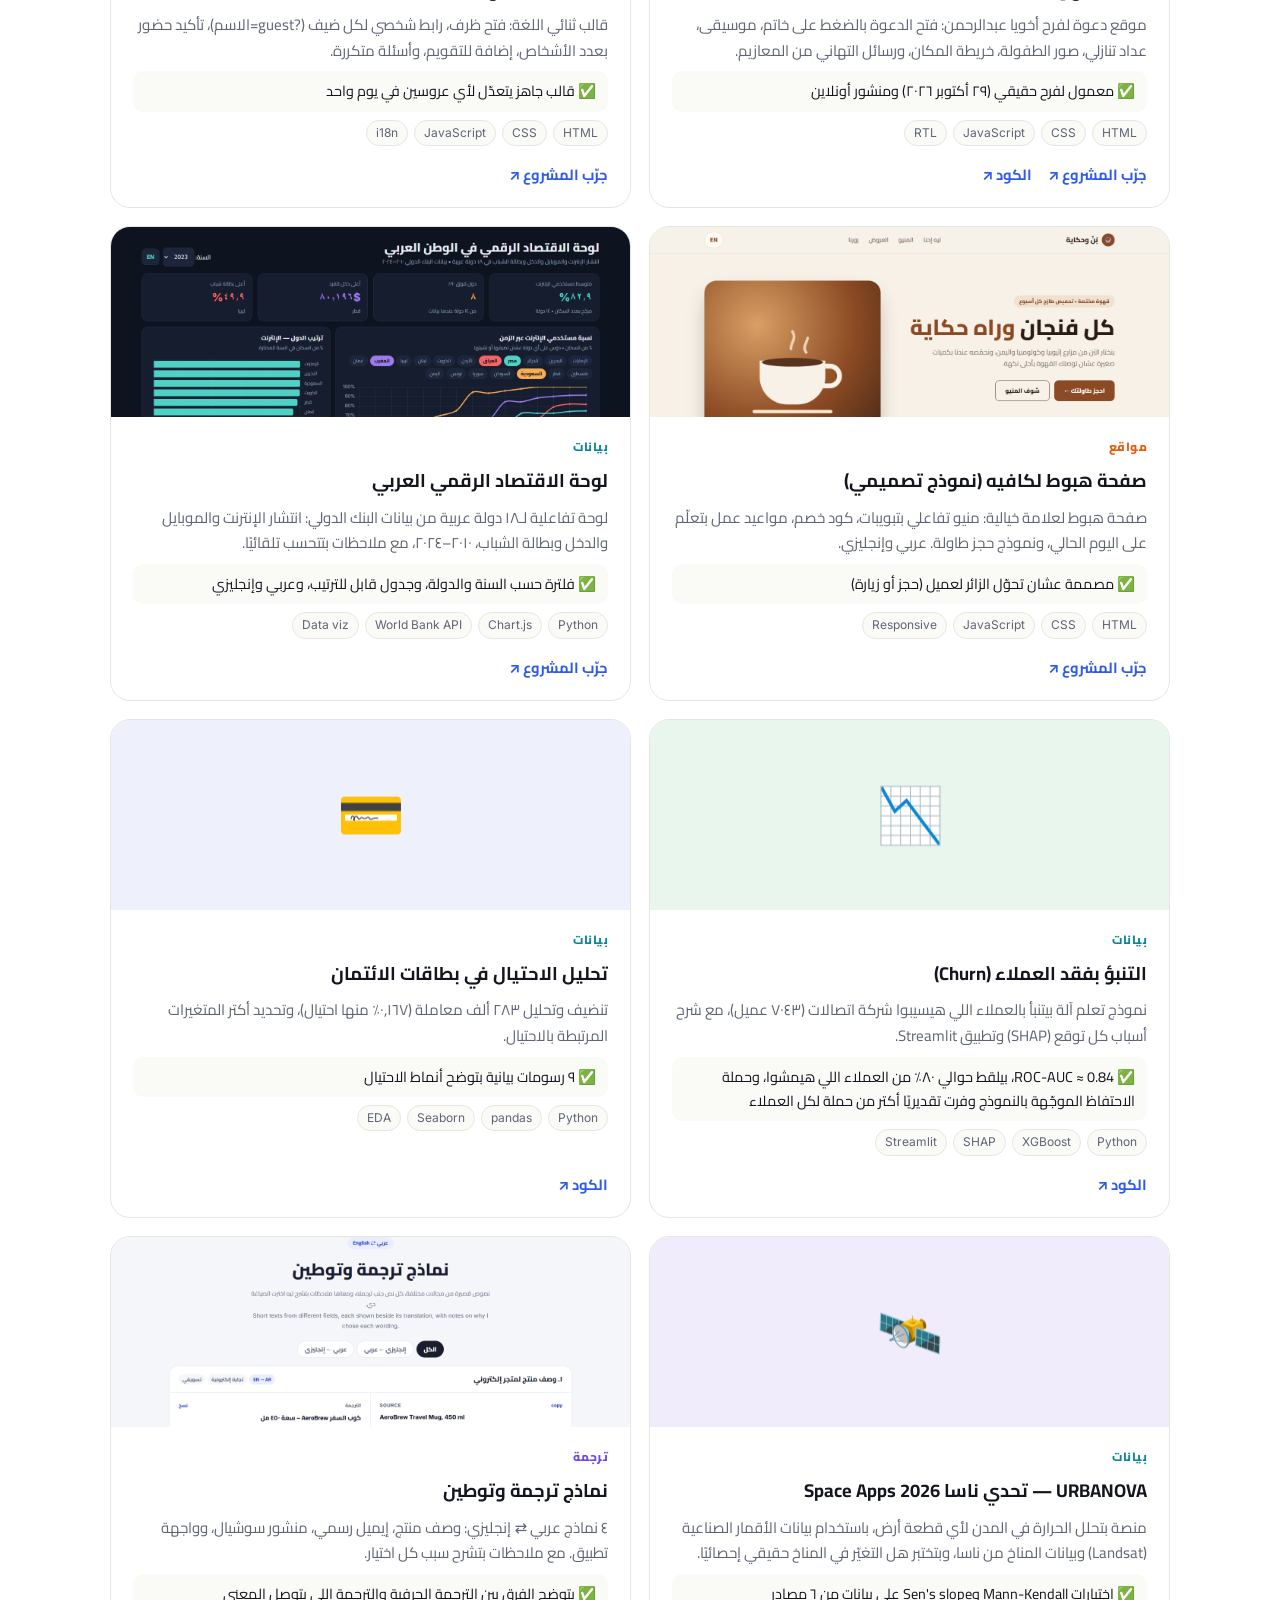
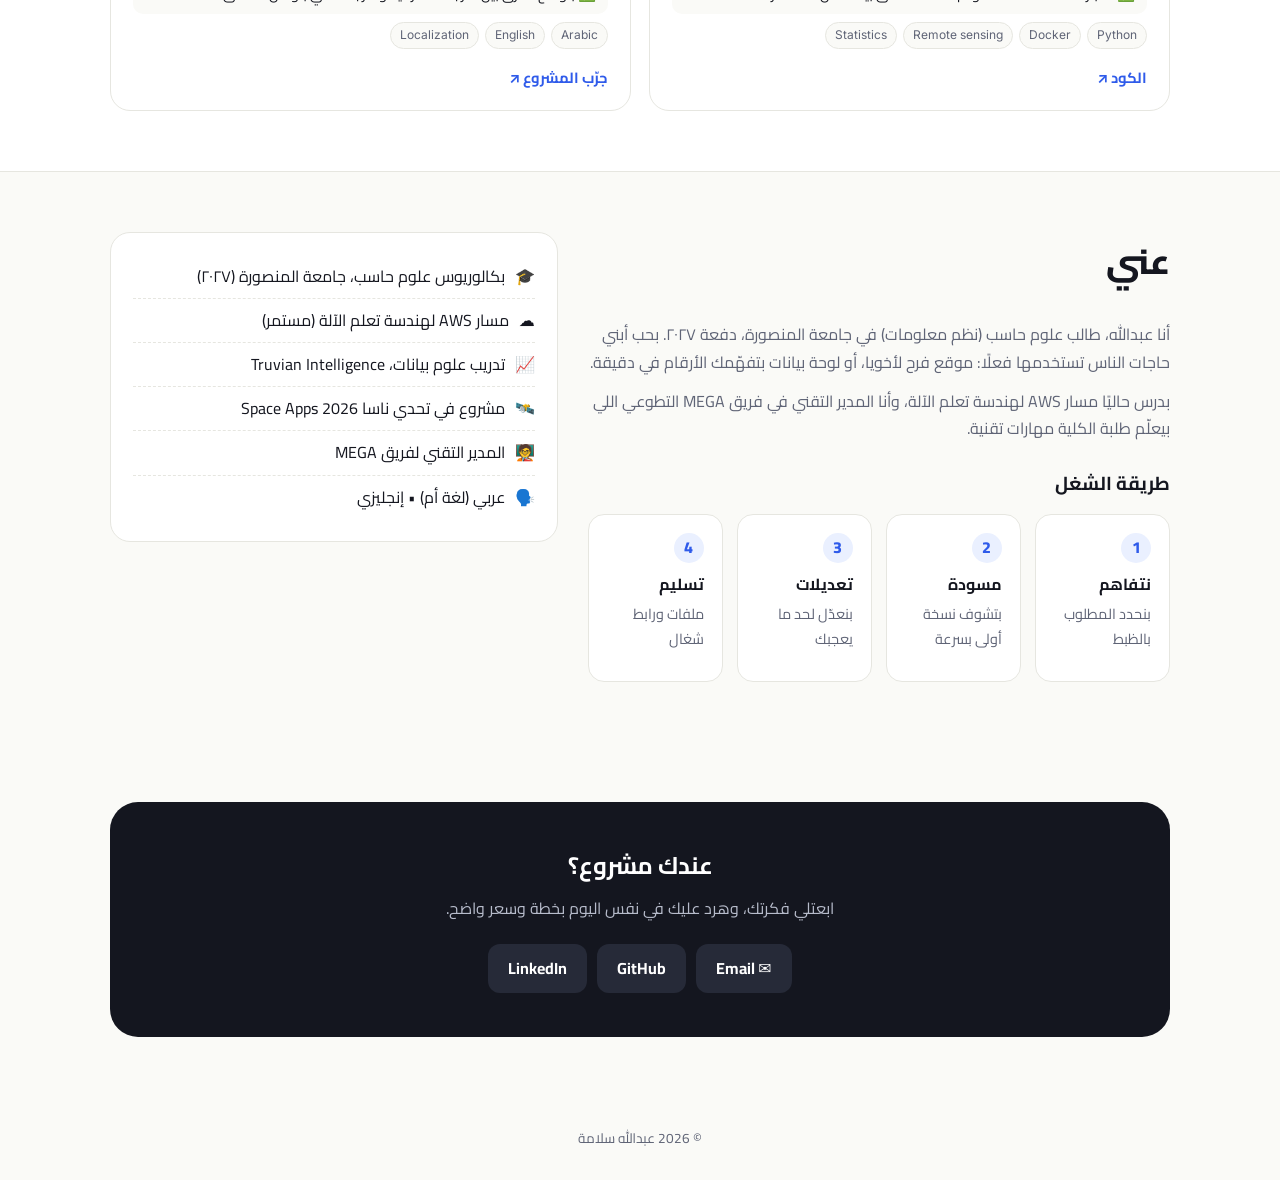
==== commit 3712c5c9: "Rebuild as bilingual freelance portfolio and add 4 live projects - New Arabic/English portfolio with" ====
--- a/index.html
+++ b/index.html
@@ -1,389 +1,233 @@
-<!DOCTYPE html>
-<html lang="en">
+<!doctype html>
+<html lang="ar" dir="rtl">
 <head>
-  <meta charset="UTF-8" />
-  <meta name="viewport" content="width=device-width, initial-scale=1.0" />
-  <title>Abdullah Ahmed Salama — Data Analyst & Data Scientist</title>
-  <link rel="stylesheet" href="style.css" />
-  <link rel="preconnect" href="https://fonts.googleapis.com" />
-  <link rel="preconnect" href="https://fonts.gstatic.com" crossorigin />
-  <link href="https://fonts.googleapis.com/css2?family=Inter:wght@300;400;500;600;700;800&family=JetBrains+Mono:wght@400;500&display=swap" rel="stylesheet" />
+<meta charset="utf-8">
+<meta name="viewport" content="width=device-width, initial-scale=1">
+<title>عبدالله سلامة | Abdullah Salama</title>
+<meta name="description" content="Abdullah Salama — one-page websites, data analysis & dashboards, and Arabic ⇄ English translation.">
+<link rel="preconnect" href="https://fonts.googleapis.com">
+<link rel="preconnect" href="https://fonts.gstatic.com" crossorigin>
+<link href="https://fonts.googleapis.com/css2?family=Cairo:wght@400;600;800&family=Inter:wght@400;600;800&display=swap" rel="stylesheet">
+<style>
+:root{--bg:#fafaf7;--surface:#fff;--ink:#14161f;--muted:#5f6476;--line:#e6e6e0;--brand:#2f5bea;--brand-soft:#eaf0ff;--web:#e8590c;--data:#0c8599;--tr:#7048e8}
+*{box-sizing:border-box;margin:0;padding:0}
+html{scroll-behavior:smooth}
+body{font-family:"Cairo","Inter",system-ui,sans-serif;background:var(--bg);color:var(--ink);line-height:1.7}
+html[lang=en] body{font-family:"Inter","Cairo",system-ui,sans-serif}
+html[lang=ar] .en,html[lang=en] .ar{display:none!important}
+a{color:inherit;text-decoration:none}
+.wrap{max-width:1100px;margin:0 auto;padding:0 20px}
+nav{position:sticky;top:0;z-index:10;background:rgba(250,250,247,.9);backdrop-filter:blur(8px);border-bottom:1px solid var(--line)}
+nav .wrap{display:flex;justify-content:space-between;align-items:center;height:64px}
+.logo{font-weight:800;font-size:1.1rem}
+.logo i{font-style:normal;color:var(--brand)}
+.links{display:flex;gap:24px;color:var(--muted);font-weight:600}
+.links a:hover{color:var(--ink)}
+.lang{font:inherit;font-weight:700;background:var(--surface);border:1px solid var(--line);border-radius:999px;padding:6px 14px;cursor:pointer;color:var(--brand)}
+
+.hero{padding:80px 0 60px}
+.avail{display:inline-flex;align-items:center;gap:8px;background:var(--surface);border:1px solid var(--line);padding:5px 14px;border-radius:999px;font-size:.88rem;font-weight:600}
+.avail::before{content:"";width:8px;height:8px;border-radius:50%;background:#2fb344;box-shadow:0 0 0 4px #2fb34433}
+h1{font-size:clamp(2.1rem,5.2vw,3.5rem);line-height:1.2;margin:20px 0 16px;font-weight:800;max-width:820px}
+h1 em{font-style:normal;background:linear-gradient(90deg,var(--web),var(--data),var(--tr));-webkit-background-clip:text;background-clip:text;color:transparent}
+.lead{font-size:1.15rem;color:var(--muted);max-width:640px}
+.cta{display:flex;gap:12px;margin-top:28px;flex-wrap:wrap}
+.btn{padding:12px 24px;border-radius:12px;font-weight:700;display:inline-block;transition:.2s}
+.btn.p{background:var(--ink);color:#fff}.btn.p:hover{background:var(--brand)}
+.btn.g{border:1.5px solid var(--line);background:var(--surface)}.btn.g:hover{border-color:var(--ink)}
+
+section{padding:60px 0}
+.sh{margin-bottom:30px}
+.sh h2{font-size:clamp(1.6rem,3.2vw,2.2rem);font-weight:800}
+.sh p{color:var(--muted)}
+.services{display:grid;grid-template-columns:repeat(3,1fr);gap:18px}
+.svc{background:var(--surface);border:1px solid var(--line);border-radius:20px;padding:26px;border-top:4px solid var(--c)}
+.svc .ic{font-size:1.8rem}
+.svc h3{margin:10px 0 6px;font-size:1.2rem}
+.svc p{color:var(--muted);font-size:.96rem}
+.svc ul{margin-top:12px;padding-inline-start:18px;color:var(--muted);font-size:.92rem}
+
+.filters{display:flex;gap:8px;margin-bottom:22px;flex-wrap:wrap}
+.filters button{font:inherit;font-weight:700;border:1px solid var(--line);background:var(--surface);padding:7px 18px;border-radius:999px;cursor:pointer;color:var(--muted)}
+.filters button.on{background:var(--ink);color:#fff;border-color:var(--ink)}
+.projects{display:grid;grid-template-columns:repeat(2,1fr);gap:18px}
+.pj{background:var(--surface);border:1px solid var(--line);border-radius:20px;overflow:hidden;display:flex;flex-direction:column;transition:.25s}
+.pj:hover{transform:translateY(-4px);box-shadow:0 18px 40px -20px rgba(20,22,31,.25)}
+.thumb{height:190px;display:grid;place-items:center;font-size:3.4rem;position:relative;overflow:hidden}
+.thumb img{width:100%;height:100%;object-fit:cover;object-position:top}
+.pj .body{padding:20px 22px;display:flex;flex-direction:column;gap:8px;flex:1}
+.cat{font-size:.75rem;font-weight:800;color:var(--c);letter-spacing:.04em}
+.pj h3{font-size:1.15rem}
+.pj p{color:var(--muted);font-size:.94rem}
+.pj .res{font-size:.9rem;background:var(--bg);border-radius:10px;padding:8px 12px}
+.tags{display:flex;gap:6px;flex-wrap:wrap}
+.tags span{font-size:.75rem;background:var(--bg);border:1px solid var(--line);padding:2px 9px;border-radius:999px;color:var(--muted);font-family:"Inter",sans-serif}
+.pj .lnks{display:flex;gap:16px;margin-top:auto;padding-top:8px;font-weight:700;font-size:.92rem}
+.pj .lnks a{color:var(--brand)}
+
+.about{display:grid;grid-template-columns:1.3fr 1fr;gap:30px;align-items:start}
+.about p{color:var(--muted);margin-bottom:12px}
+.facts{background:var(--surface);border:1px solid var(--line);border-radius:20px;padding:22px}
+.facts li{list-style:none;display:flex;gap:10px;padding:8px 0;border-bottom:1px dashed var(--line)}
+.facts li:last-child{border:0}
+.how{display:grid;grid-template-columns:repeat(4,1fr);gap:14px;counter-reset:s}
+.how div{background:var(--surface);border:1px solid var(--line);border-radius:16px;padding:18px;counter-increment:s}
+.how div::before{content:counter(s);display:grid;place-items:center;width:30px;height:30px;border-radius:50%;background:var(--brand-soft);color:var(--brand);font-weight:800;margin-bottom:8px}
+.how h4{margin-bottom:4px}
+.how p{color:var(--muted);font-size:.9rem}
+
+.contact{background:var(--ink);color:#fff;border-radius:28px;padding:44px;text-align:center}
+.contact p{color:#b7bccb;margin:8px 0 22px}
+.contact .row{display:flex;gap:10px;justify-content:center;flex-wrap:wrap}
+.contact a{background:#262a38;padding:11px 20px;border-radius:12px;font-weight:700}
+.contact a:hover{background:var(--brand)}
+footer{text-align:center;color:var(--muted);font-size:.85rem;padding:30px 0}
+
+@media (max-width:860px){.services,.projects,.about{grid-template-columns:1fr}.how{grid-template-columns:1fr 1fr}.links{display:none}.contact{padding:30px 20px}}
+</style>
 </head>
 <body>
-
-  <!-- ───── NAV ───── -->
-  <nav id="navbar">
-    <div class="nav-inner">
-      <a class="nav-logo" href="#hero">Abdullah<span class="accent">.</span></a>
-      <ul class="nav-links">
-        <li><a href="#about">About</a></li>
-        <li><a href="#skills">Skills</a></li>
-        <li><a href="#projects">Projects</a></li>
-        <li><a href="#experience">Experience</a></li>
-        <li><a href="#contact">Contact</a></li>
-      </ul>
-      <button class="hamburger" id="hamburger" aria-label="Toggle menu">
-        <span></span><span></span><span></span>
-      </button>
+<nav><div class="wrap">
+  <a class="logo" href="#"><span class="ar">عبدالله <i>سلامة</i></span><span class="en">Abdullah <i>Salama</i></span></a>
+  <div class="links">
+    <a href="#services"><span class="ar">الخدمات</span><span class="en">Services</span></a>
+    <a href="#work"><span class="ar">الأعمال</span><span class="en">Work</span></a>
+    <a href="#about"><span class="ar">عني</span><span class="en">About</span></a>
+    <a href="#contact"><span class="ar">تواصل</span><span class="en">Contact</span></a>
+  </div>
+  <button class="lang" id="lang">EN</button>
+</div></nav>
+
+<header class="hero"><div class="wrap">
+  <span class="avail"><span class="ar">متاح لمشاريع جديدة</span><span class="en">Available for new projects</span></span>
+  <h1><span class="ar">بحوّل أفكارك لـ<em>مواقع وبيانات ونصوص</em> بتشتغل لصالحك</span><span class="en">I turn your ideas into <em>websites, data and words</em> that work for you</span></h1>
+  <p class="lead"><span class="ar">مواقع صفحة واحدة (دعوات أفراح وصفحات هبوط)، تحليل بيانات ولوحات تحكم، وترجمة بين العربي والإنجليزي. طالب علوم حاسب في جامعة المنصورة، وكل شغلي موجود تحت تقدر تجربه بنفسك.</span><span class="en">One-page websites (wedding invitations and landing pages), data analysis and dashboards, and Arabic ⇄ English translation. I'm a Computer Science student at Mansoura University, and every project below is live for you to try.</span></p>
+  <div class="cta">
+    <a class="btn p" href="#work"><span class="ar">شوف أعمالي</span><span class="en">See my work</span></a>
+    <a class="btn g" href="#contact"><span class="ar">ابدأ مشروعك</span><span class="en">Start a project</span></a>
+  </div>
+</div></header>
+
+<section id="services"><div class="wrap">
+  <div class="sh"><h2><span class="ar">بقدّم إيه؟</span><span class="en">What I do</span></h2></div>
+  <div class="services">
+    <div class="svc" style="--c:var(--web)"><div class="ic">🌐</div>
+      <h3><span class="ar">مواقع صفحة واحدة</span><span class="en">One-page websites</span></h3>
+      <p><span class="ar">دعوات أفراح إلكترونية وصفحات هبوط للمشاريع، شغالة على الموبايل وسريعة.</span><span class="en">Digital wedding invitations and landing pages for businesses, fast and mobile-friendly.</span></p>
+      <ul><li><span class="ar">عداد تنازلي، تأكيد حضور، خرائط، موسيقى</span><span class="en">Countdown, RSVP, maps, music</span></li><li><span class="ar">عربي وإنجليزي</span><span class="en">Arabic &amp; English</span></li><li><span class="ar">رفع مجاني على الإنترنت</span><span class="en">Free hosting setup</span></li></ul></div>
+    <div class="svc" style="--c:var(--data)"><div class="ic">📊</div>
+      <h3><span class="ar">تحليل بيانات ولوحات تحكم</span><span class="en">Data analysis &amp; dashboards</span></h3>
+      <p><span class="ar">بنضّف بياناتك ونحللها ونطلع منها رسوم وتقارير تساعدك تاخد قرار.</span><span class="en">I clean and analyse your data, then turn it into charts and reports that support decisions.</span></p>
+      <ul><li>Python • pandas • SQL</li><li>Power BI • Excel</li><li><span class="ar">نماذج تنبؤ بسيطة (Machine Learning)</span><span class="en">Simple predictive models (ML)</span></li></ul></div>
+    <div class="svc" style="--c:var(--tr)"><div class="ic">✍️</div>
+      <h3><span class="ar">ترجمة وكتابة</span><span class="en">Translation &amp; writing</span></h3>
+      <p><span class="ar">ترجمة بين العربي والإنجليزي بتحافظ على المعنى والنبرة، مش ترجمة حرفية.</span><span class="en">Arabic ⇄ English translation that keeps meaning and tone, not word-for-word.</span></p>
+      <ul><li><span class="ar">أوصاف منتجات ومحتوى سوشيال</span><span class="en">Product copy &amp; social posts</span></li><li><span class="ar">إيميلات ومستندات أعمال</span><span class="en">Business emails &amp; documents</span></li><li><span class="ar">توطين واجهات التطبيقات</span><span class="en">App UI localization</span></li></ul></div>
+  </div>
+</div></section>
+
+<section id="work" style="background:var(--surface);border-block:1px solid var(--line)"><div class="wrap">
+  <div class="sh"><h2><span class="ar">أعمالي</span><span class="en">Selected work</span></h2><p><span class="ar">كل مشروع تقدر تفتحه وتجربه.</span><span class="en">Every project is live; open it and try it.</span></p></div>
+  <div class="filters" id="filters">
+    <button class="on" data-f="all"><span class="ar">الكل</span><span class="en">All</span></button>
+    <button data-f="web"><span class="ar">مواقع</span><span class="en">Websites</span></button>
+    <button data-f="data"><span class="ar">بيانات</span><span class="en">Data</span></button>
+    <button data-f="tr"><span class="ar">ترجمة</span><span class="en">Translation</span></button>
+  </div>
+  <div class="projects" id="projects"></div>
+</div></section>
+
+<section id="about"><div class="wrap about">
+  <div>
+    <div class="sh"><h2><span class="ar">عني</span><span class="en">About me</span></h2></div>
+    <p><span class="ar">أنا عبدالله، طالب علوم حاسب (نظم معلومات) في جامعة المنصورة، دفعة ٢٠٢٧. بحب أبني حاجات الناس تستخدمها فعلًا: موقع فرح لأخويا، أو لوحة بيانات بتفهّمك الأرقام في دقيقة.</span><span class="en">I'm Abdullah, a Computer Science (Information Systems) student at Mansoura University, class of 2027. I like building things people actually use, like a wedding site for my brother or a dashboard that explains numbers in a minute.</span></p>
+    <p><span class="ar">بدرس حاليًا مسار AWS لهندسة تعلم الآلة، وأنا المدير التقني في فريق MEGA التطوعي اللي بيعلّم طلبة الكلية مهارات تقنية.</span><span class="en">I'm currently on the AWS Machine Learning Engineer track, and I'm Technical Manager of MEGA Team, a volunteer team that teaches technical skills to CS students.</span></p>
+    <div class="sh" style="margin:26px 0 14px"><h3><span class="ar">طريقة الشغل</span><span class="en">How I work</span></h3></div>
+    <div class="how">
+      <div><h4><span class="ar">نتفاهم</span><span class="en">Brief</span></h4><p><span class="ar">بنحدد المطلوب بالظبط</span><span class="en">We agree on exact scope</span></p></div>
+      <div><h4><span class="ar">مسودة</span><span class="en">Draft</span></h4><p><span class="ar">بتشوف نسخة أولى بسرعة</span><span class="en">You see a first version fast</span></p></div>
+      <div><h4><span class="ar">تعديلات</span><span class="en">Revise</span></h4><p><span class="ar">بنعدّل لحد ما يعجبك</span><span class="en">We refine until it's right</span></p></div>
+      <div><h4><span class="ar">تسليم</span><span class="en">Deliver</span></h4><p><span class="ar">ملفات ورابط شغال</span><span class="en">Files plus a live link</span></p></div>
     </div>
-  </nav>
-
-  <!-- ───── HERO ───── -->
-  <section id="hero">
-    <div class="hero-content">
-      <p class="hero-greeting">👋 Hi, I'm</p>
-      <h1 class="hero-name">Abdullah Ahmed<br /><span class="gradient-text">Salama</span></h1>
-      <p class="hero-subtitle typewriter" id="typewriter"></p>
-      <p class="hero-desc">
-        Computer Science student at Mansoura University specializing in Information Systems.
-        Passionate about turning raw data into actionable insights.
-      </p>
-      <div class="hero-cta">
-        <a href="#projects" class="btn btn-primary">View My Work</a>
-        <a href="#contact" class="btn btn-outline">Get In Touch</a>
-      </div>
-      <div class="hero-socials">
-        <a href="mailto:9amohead@gmail.com" aria-label="Email" class="social-icon">
-          <svg viewBox="0 0 24 24" fill="none" stroke="currentColor" stroke-width="2"><rect x="2" y="4" width="20" height="16" rx="2"/><path d="m2 7 10 7 10-7"/></svg>
-        </a>
-        <a href="https://www.linkedin.com/in/abdullah-ahmed-salama4002" target="_blank" aria-label="LinkedIn" class="social-icon">
-          <svg viewBox="0 0 24 24" fill="none" stroke="currentColor" stroke-width="2"><path d="M16 8a6 6 0 0 1 6 6v7h-4v-7a2 2 0 0 0-2-2 2 2 0 0 0-2 2v7h-4v-7a6 6 0 0 1 6-6z"/><rect x="2" y="9" width="4" height="12"/><circle cx="4" cy="4" r="2"/></svg>
-        </a>
-        <a href="https://github.com/9amole" target="_blank" aria-label="GitHub" class="social-icon">
-          <svg viewBox="0 0 24 24" fill="none" stroke="currentColor" stroke-width="2"><path d="M9 19c-5 1.5-5-2.5-7-3m14 6v-3.87a3.37 3.37 0 0 0-.94-2.61c3.14-.35 6.44-1.54 6.44-7A5.44 5.44 0 0 0 20 4.77 5.07 5.07 0 0 0 19.91 1S18.73.65 16 2.48a13.38 13.38 0 0 0-7 0C6.27.65 5.09 1 5.09 1A5.07 5.07 0 0 0 5 4.77a5.44 5.44 0 0 0-1.5 3.78c0 5.42 3.3 6.61 6.44 7A3.37 3.37 0 0 0 9 18.13V22"/></svg>
-        </a>
-      </div>
+  </div>
+  <ul class="facts">
+    <li>🎓 <span><span class="ar">بكالوريوس علوم حاسب، جامعة المنصورة (٢٠٢٧)</span><span class="en">B.Sc. Computer Science, Mansoura University (2027)</span></span></li>
+    <li>☁️ <span><span class="ar">مسار AWS لهندسة تعلم الآلة (مستمر)</span><span class="en">AWS ML Engineer track (ongoing)</span></span></li>
+    <li>📈 <span><span class="ar">تدريب علوم بيانات، Truvian Intelligence</span><span class="en">Data Science training, Truvian Intelligence</span></span></li>
+    <li>🛰️ <span><span class="ar">مشروع في تحدي ناسا Space Apps 2026</span><span class="en">NASA Space Apps 2026 project</span></span></li>
+    <li>🧑‍🏫 <span><span class="ar">المدير التقني لفريق MEGA</span><span class="en">Technical Manager, MEGA Team</span></span></li>
+    <li>🗣️ <span><span class="ar">عربي (لغة أم) • إنجليزي</span><span class="en">Arabic (native) • English</span></span></li>
+  </ul>
+</div></section>
+
+<section id="contact"><div class="wrap">
+  <div class="contact">
+    <h2><span class="ar">عندك مشروع؟</span><span class="en">Have a project in mind?</span></h2>
+    <p><span class="ar">ابعتلي فكرتك، وهرد عليك في نفس اليوم بخطة وسعر واضح.</span><span class="en">Send me your idea and I'll reply the same day with a clear plan and price.</span></p>
+    <div class="row">
+      <a href="mailto:9amohead@gmail.com">✉️ Email</a>
+      <a href="https://github.com/9amole" target="_blank" rel="noopener">GitHub</a>
+      <a href="https://www.linkedin.com/in/abdullah-ahmed-salama4002" target="_blank" rel="noopener">LinkedIn</a>
     </div>
-    <div class="hero-visual">
-      <div class="avatar-ring">
-        <div class="avatar-inner">
-          <span class="avatar-initials">AA</span>
-        </div>
-        <svg class="ring-svg" viewBox="0 0 200 200">
-          <circle cx="100" cy="100" r="90" fill="none" stroke="url(#ringGrad)" stroke-width="2" stroke-dasharray="8 4"/>
-        </svg>
-        <div class="orbit-dot" style="--angle:0deg"></div>
-        <div class="orbit-dot" style="--angle:120deg"></div>
-        <div class="orbit-dot" style="--angle:240deg"></div>
-      </div>
-      <div class="floating-badge badge-1">
-        <span class="badge-icon">🐍</span> Python
-      </div>
-      <div class="floating-badge badge-2">
-        <span class="badge-icon">📊</span> Power BI
-      </div>
-      <div class="floating-badge badge-3">
-        <span class="badge-icon">☁️</span> AWS
-      </div>
-      <div class="floating-badge badge-4">
-        <span class="badge-icon">🗄️</span> SQL
-      </div>
+  </div>
+</div></section>
+
+<footer>© 2026 <span class="ar">عبدالله سلامة</span><span class="en">Abdullah Salama</span></footer>
+
+<script>
+const P=[
+ {c:"web",img:"img/wedding-family.png",ic:"💍",bg:"#fdf0e6",
+  ar:["دعوة فرح إلكترونية (حقيقية)","موقع دعوة لفرح أخويا عبدالرحمن: فتح الدعوة بالضغط على خاتم، موسيقى، عداد تنازلي، صور الطفولة، خريطة المكان، ورسائل التهاني من المعازيم.","معمول لفرح حقيقي (٢٩ أكتوبر ٢٠٢٦) ومنشور أونلاين"],
+  en:["Real wedding invitation website","Invitation site for my brother Abdelrhman's wedding, with a ring-tap opening, music, countdown, childhood photos, venue map and a guest wishes wall.","Built for a real wedding (29 Oct 2026) and live online"],
+  tags:["HTML","CSS","JavaScript","RTL"],live:"https://9amole.github.io/abdelrhman-rwan-wedding/",code:"https://github.com/9amole/abdelrhman-rwan-wedding"},
+ {c:"web",img:"img/wedding-rsvp.png",ic:"💌",bg:"#eef0e6",
+  ar:["قالب دعوة فرح بتأكيد حضور","قالب ثنائي اللغة: فتح ظرف، رابط شخصي لكل ضيف (?guest=الاسم)، تأكيد حضور بعدد الأشخاص، إضافة للتقويم، وأسئلة متكررة.","قالب جاهز يتعدّل لأي عروسين في يوم واحد"],
+  en:["Wedding template with RSVP","Bilingual template with an envelope opening, a personal link per guest (?guest=Name), RSVP with headcount, add-to-calendar and an FAQ.","Ready to customise for any couple within a day"],
+  tags:["HTML","CSS","JavaScript","i18n"],live:"projects/wedding-rsvp/?guest=Ahmed"},
+ {c:"web",img:"img/cafe-landing.png",ic:"☕",bg:"#f7efe4",
+  ar:["صفحة هبوط لكافيه (نموذج تصميمي)","صفحة هبوط لعلامة خيالية: منيو تفاعلي بتبويبات، كود خصم، مواعيد عمل بتعلّم على اليوم الحالي، ونموذج حجز طاولة. عربي وإنجليزي.","مصممة عشان تحوّل الزائر لعميل (حجز أو زيارة)"],
+  en:["Café landing page (concept)","Landing page for a fictional brand with a tabbed interactive menu, discount code, opening hours that highlight today, and a table booking form. Arabic and English.","Designed to turn visitors into customers (bookings and visits)"],
+  tags:["HTML","CSS","JavaScript","Responsive"],live:"projects/cafe-landing/"},
+ {c:"data",img:"img/dashboard.png",ic:"📊",bg:"#e6f4f6",
+  ar:["لوحة الاقتصاد الرقمي العربي","لوحة تفاعلية لـ١٨ دولة عربية من بيانات البنك الدولي: انتشار الإنترنت والموبايل والدخل وبطالة الشباب، ٢٠١٠–٢٠٢٤، مع ملاحظات بتتحسب تلقائيًا.","فلترة حسب السنة والدولة، وجدول قابل للترتيب، وعربي وإنجليزي"],
+  en:["Arab Digital Economy Dashboard","Interactive dashboard for 18 Arab countries using World Bank data: internet and mobile adoption, income and youth unemployment, 2010–2024, with auto-computed insights.","Year and country filters, sortable table, Arabic and English"],
+  tags:["Python","Chart.js","World Bank API","Data viz"],live:"projects/arab-digital-dashboard/"},
+ {c:"data",ic:"📉",bg:"#e8f6ee",
+  ar:["التنبؤ بفقد العملاء (Churn)","نموذج تعلم آلة بيتنبأ بالعملاء اللي هيسيبوا شركة اتصالات (٧٠٤٣ عميل)، مع شرح أسباب كل توقع (SHAP) وتطبيق Streamlit.","ROC-AUC ‎≈ 0.84، بيلقط حوالي ٨٠٪ من العملاء اللي هيمشوا، وحملة الاحتفاظ الموجّهة بالنموذج وفرت تقديريًا أكتر من حملة لكل العملاء"],
+  en:["Customer churn prediction","ML model that predicts which telecom customers (7,043) will leave, with SHAP explanations for each prediction and a Streamlit app.","ROC-AUC ≈ 0.84 and ~80% of churners caught; the model-targeted retention campaign was estimated to save more than a blanket one"],
+  tags:["Python","XGBoost","SHAP","Streamlit"],code:"https://github.com/9amole/telco-churn-prediction"},
+ {c:"data",ic:"💳",bg:"#eef1fb",
+  ar:["تحليل الاحتيال في بطاقات الائتمان","تنضيف وتحليل ٢٨٣ ألف معاملة (٠٫١٦٧٪ منها احتيال)، وتحديد أكتر المتغيرات المرتبطة بالاحتيال.","٩ رسومات بيانية بتوضح أنماط الاحتيال"],
+  en:["Credit card fraud analysis","Cleaned and analysed 283K transactions (0.167% fraud) and identified the features most linked to fraud.","9 charts that explain the fraud patterns"],
+  tags:["Python","pandas","Seaborn","EDA"],code:"https://github.com/9amole/Credit-card-fraud-analysis"},
+ {c:"data",ic:"🛰️",bg:"#f1ecfb",
+  ar:["URBANOVA — تحدي ناسا Space Apps 2026","منصة بتحلل الحرارة في المدن لأي قطعة أرض، باستخدام بيانات الأقمار الصناعية (Landsat) وبيانات المناخ من ناسا، وبتختبر هل التغيّر في المناخ حقيقي إحصائيًا.","اختبارات Mann-Kendall وSen's slope على بيانات من ٦ مصادر"],
+  en:["URBANOVA — NASA Space Apps 2026","Platform that analyses urban heat for any plot of land using satellite (Landsat) and NASA climate data, and tests whether climate trends are statistically real.","Mann-Kendall and Sen's slope trend tests on data from 6 sources"],
+  tags:["Python","Docker","Remote sensing","Statistics"],code:"https://github.com/9amole/Urbanova-nasa"},
+ {c:"tr",img:"img/translation.png",ic:"✍️",bg:"#f1edfd",
+  ar:["نماذج ترجمة وتوطين","٤ نماذج عربي ⇄ إنجليزي: وصف منتج، إيميل رسمي، منشور سوشيال، وواجهة تطبيق. مع ملاحظات بتشرح سبب كل اختيار.","بتوضح الفرق بين الترجمة الحرفية والترجمة اللي بتوصل المعنى"],
+  en:["Translation & localization samples","4 Arabic ⇄ English samples (product copy, a formal email, a social post and an app UI), with notes explaining each choice.","Shows the difference between literal translation and translation that carries the meaning"],
+  tags:["Arabic","English","Localization"],live:"projects/translation-samples/"}
+];
+const CAT={web:["مواقع","WEBSITES","var(--web)"],data:["بيانات","DATA","var(--data)"],tr:["ترجمة","TRANSLATION","var(--tr)"]};
+let lang="ar",f="all";
+const $=s=>document.querySelector(s);
+function draw(){
+  $("#projects").innerHTML=P.filter(p=>f==="all"||p.c===f).map(p=>{const t=p[lang];return `
+  <article class="pj" style="--c:${CAT[p.c][2]}">
+    <div class="thumb" style="background:${p.bg}">${p.img?`<img src="${p.img}" alt="${t[0]}" loading="lazy" onerror="this.replaceWith(document.createTextNode('${p.ic}'))">`:p.ic}</div>
+    <div class="body">
+      <span class="cat">${CAT[p.c][lang==="ar"?0:1]}</span>
+      <h3>${t[0]}</h3><p>${t[1]}</p>
+      <div class="res">✅ ${t[2]}</div>
+      <div class="tags">${p.tags.map(x=>`<span>${x}</span>`).join("")}</div>
+      <div class="lnks">${p.live?`<a href="${p.live}" target="_blank" rel="noopener">${lang==="ar"?"جرّب المشروع ↗":"Live demo ↗"}</a>`:""}${p.code?`<a href="${p.code}" target="_blank" rel="noopener">${lang==="ar"?"الكود ↗":"Code ↗"}</a>`:""}</div>
     </div>
-    <div class="scroll-indicator">
-      <div class="scroll-dot"></div>
-    </div>
-  </section>
-
-  <!-- ───── ABOUT ───── -->
-  <section id="about" class="section">
-    <div class="container">
-      <h2 class="section-title">About <span class="accent">Me</span></h2>
-      <div class="about-grid">
-        <div class="about-text">
-          <p>
-            I'm a <strong>Computer Science student</strong> at Mansoura University (graduating 2027),
-            specializing in Information Systems. I'm passionate about the entire data lifecycle — from
-            cleaning messy datasets to building compelling visualizations that tell a story.
-          </p>
-          <p>
-            My technical toolkit spans <strong>Python, SQL, Power BI, and AWS</strong>, with hands-on
-            experience in machine learning concepts and generative AI workflows including RAG architectures
-            and prompt engineering. I thrive at bridging the gap between raw data and actionable decisions.
-          </p>
-          <p>
-            Beyond code, I've served as <strong>Technical Manager & Vice Leader</strong> of MEGA Team,
-            where I learned how to lead, collaborate under pressure, and communicate technical ideas clearly.
-          </p>
-          <div class="about-stats">
-            <div class="stat-card">
-              <span class="stat-num">283K+</span>
-              <span class="stat-label">Transactions Analyzed</span>
-            </div>
-            <div class="stat-card">
-              <span class="stat-num">9</span>
-              <span class="stat-label">Statistical Visualizations</span>
-            </div>
-            <div class="stat-card">
-              <span class="stat-num">2027</span>
-              <span class="stat-label">Expected Graduation</span>
-            </div>
-          </div>
-        </div>
-        <div class="about-card">
-          <h3>Quick Info</h3>
-          <ul class="info-list">
-            <li>
-              <svg viewBox="0 0 24 24" fill="none" stroke="currentColor" stroke-width="2"><path d="M20 10c0 6-8 12-8 12s-8-6-8-12a8 8 0 0 1 16 0Z"/><circle cx="12" cy="10" r="3"/></svg>
-              Mansoura, Egypt
-            </li>
-            <li>
-              <svg viewBox="0 0 24 24" fill="none" stroke="currentColor" stroke-width="2"><rect x="2" y="4" width="20" height="16" rx="2"/><path d="m2 7 10 7 10-7"/></svg>
-              9amohead@gmail.com
-            </li>
-            <li>
-              <svg viewBox="0 0 24 24" fill="none" stroke="currentColor" stroke-width="2"><path d="M22 16.92v3a2 2 0 0 1-2.18 2 19.79 19.79 0 0 1-8.63-3.07A19.5 19.5 0 0 1 4.69 12 19.79 19.79 0 0 1 1.63 3.38 2 2 0 0 1 3.6 1h3a2 2 0 0 1 2 1.72c.127.96.361 1.903.7 2.81a2 2 0 0 1-.45 2.11L7.91 8.6a16 16 0 0 0 6 6l.92-.92a2 2 0 0 1 2.11-.45c.907.339 1.85.573 2.81.7A2 2 0 0 1 21.73 16z"/></svg>
-              (+20) 109-192-9748
-            </li>
-            <li>
-              <svg viewBox="0 0 24 24" fill="none" stroke="currentColor" stroke-width="2"><path d="M22 10v6M2 10l10-5 10 5-10 5z"/><path d="M6 12v5c3 3 9 3 12 0v-5"/></svg>
-              Mansoura University — CS
-            </li>
-            <li>
-              <svg viewBox="0 0 24 24" fill="none" stroke="currentColor" stroke-width="2"><circle cx="12" cy="12" r="10"/><polyline points="12 6 12 12 16 14"/></svg>
-              Graduating 2027
-            </li>
-          </ul>
-        </div>
-      </div>
-    </div>
-  </section>
-
-  <!-- ───── SKILLS ───── -->
-  <section id="skills" class="section section-alt">
-    <div class="container">
-      <h2 class="section-title">Technical <span class="accent">Skills</span></h2>
-      <div class="skills-grid">
-
-        <div class="skill-group">
-          <div class="skill-group-header">
-            <span class="skill-group-icon">🔬</span>
-            <h3>Data Analysis & Science</h3>
-          </div>
-          <div class="skill-tags">
-            <span class="tag">Python</span>
-            <span class="tag">pandas</span>
-            <span class="tag">NumPy</span>
-            <span class="tag">Matplotlib</span>
-            <span class="tag">Seaborn</span>
-            <span class="tag">Data Cleaning</span>
-            <span class="tag">EDA</span>
-            <span class="tag">Statistical Analysis</span>
-          </div>
-        </div>
-
-        <div class="skill-group">
-          <div class="skill-group-header">
-            <span class="skill-group-icon">📈</span>
-            <h3>Visualization & Tools</h3>
-          </div>
-          <div class="skill-tags">
-            <span class="tag">Power BI</span>
-            <span class="tag">Microsoft Excel</span>
-            <span class="tag">SQL</span>
-            <span class="tag">Git</span>
-            <span class="tag">GitHub</span>
-          </div>
-        </div>
-
-        <div class="skill-group">
-          <div class="skill-group-header">
-            <span class="skill-group-icon">☁️</span>
-            <h3>Cloud & Machine Learning</h3>
-          </div>
-          <div class="skill-tags">
-            <span class="tag">Amazon Web Services</span>
-            <span class="tag">AWS CLI</span>
-            <span class="tag">EC2</span>
-            <span class="tag">Machine Learning</span>
-            <span class="tag">Generative AI</span>
-            <span class="tag">RAG Architectures</span>
-            <span class="tag">Prompt Engineering</span>
-          </div>
-        </div>
-
-      </div>
-
-      <div class="proficiency-bars">
-        <h3 class="bars-title">Proficiency Highlights</h3>
-        <div class="bar-item">
-          <div class="bar-label"><span>Python (pandas, NumPy)</span><span>90%</span></div>
-          <div class="bar-track"><div class="bar-fill" data-width="90"></div></div>
-        </div>
-        <div class="bar-item">
-          <div class="bar-label"><span>SQL</span><span>80%</span></div>
-          <div class="bar-track"><div class="bar-fill" data-width="80"></div></div>
-        </div>
-        <div class="bar-item">
-          <div class="bar-label"><span>Power BI & Excel</span><span>85%</span></div>
-          <div class="bar-track"><div class="bar-fill" data-width="85"></div></div>
-        </div>
-        <div class="bar-item">
-          <div class="bar-label"><span>AWS & Cloud</span><span>65%</span></div>
-          <div class="bar-track"><div class="bar-fill" data-width="65"></div></div>
-        </div>
-        <div class="bar-item">
-          <div class="bar-label"><span>Machine Learning / GenAI</span><span>70%</span></div>
-          <div class="bar-track"><div class="bar-fill" data-width="70"></div></div>
-        </div>
-      </div>
-    </div>
-  </section>
-
-  <!-- ───── PROJECTS ───── -->
-  <section id="projects" class="section">
-    <div class="container">
-      <h2 class="section-title">Featured <span class="accent">Project</span></h2>
-      <div class="projects-grid">
-
-        <div class="project-card featured">
-          <div class="project-top">
-            <div class="project-icon">🔍</div>
-            <div class="project-links">
-              <a href="https://github.com/9amole/Credit-card-fraud-analysis" target="_blank" aria-label="GitHub repo" class="icon-link">
-                <svg viewBox="0 0 24 24" fill="none" stroke="currentColor" stroke-width="2"><path d="M9 19c-5 1.5-5-2.5-7-3m14 6v-3.87a3.37 3.37 0 0 0-.94-2.61c3.14-.35 6.44-1.54 6.44-7A5.44 5.44 0 0 0 20 4.77 5.07 5.07 0 0 0 19.91 1S18.73.65 16 2.48a13.38 13.38 0 0 0-7 0C6.27.65 5.09 1 5.09 1A5.07 5.07 0 0 0 5 4.77a5.44 5.44 0 0 0-1.5 3.78c0 5.42 3.3 6.61 6.44 7A3.37 3.37 0 0 0 9 18.13V22"/></svg>
-              </a>
-            </div>
-          </div>
-          <h3 class="project-title">Credit Card Fraud Detection</h3>
-          <p class="project-subtitle">Exploratory Data Analysis</p>
-          <p class="project-desc">
-            Deep-dive EDA on the Kaggle Credit Card Fraud Detection dataset. Analyzed 283,726 transactions
-            after duplicate removal, uncovering fraud patterns in a highly imbalanced dataset (0.167% fraud rate).
-          </p>
-          <ul class="project-bullets">
-            <li>Identified <strong>V17, V14, V12, V10</strong> as the top features correlated with fraud</li>
-            <li>Investigated transaction amounts and <strong>temporal patterns</strong></li>
-            <li>Produced <strong>9 statistical visualizations</strong> with Matplotlib & Seaborn</li>
-            <li>Cleaned dataset: <strong>283,726 transactions</strong> · <strong>473 fraud cases</strong></li>
-          </ul>
-          <div class="project-tech">
-            <span class="tech-badge">Python</span>
-            <span class="tech-badge">pandas</span>
-            <span class="tech-badge">NumPy</span>
-            <span class="tech-badge">Matplotlib</span>
-            <span class="tech-badge">Seaborn</span>
-          </div>
-        </div>
-
-      </div>
-    </div>
-  </section>
-
-  <!-- ───── EXPERIENCE ───── -->
-  <section id="experience" class="section section-alt">
-    <div class="container">
-      <h2 class="section-title">Experience & <span class="accent">Education</span></h2>
-      <div class="timeline">
-
-        <div class="timeline-item">
-          <div class="timeline-dot"></div>
-          <div class="timeline-card">
-            <div class="timeline-header">
-              <span class="timeline-badge cloud">☁️ Training</span>
-              <span class="timeline-date">July 2026 – Present</span>
-            </div>
-            <h3>AWS Machine Learning Engineer Track</h3>
-            <p class="timeline-org">AWS / Cloud Training</p>
-            <ul>
-              <li>Foundational knowledge in AWS cloud infrastructure, EC2, and AWS CLI</li>
-              <li>End-to-end machine learning pipelines and generative AI workflows</li>
-              <li>RAG architectures and prompt engineering techniques</li>
-            </ul>
-          </div>
-        </div>
-
-        <div class="timeline-item">
-          <div class="timeline-dot"></div>
-          <div class="timeline-card">
-            <div class="timeline-header">
-              <span class="timeline-badge data">📊 Training</span>
-              <span class="timeline-date">Completed</span>
-            </div>
-            <h3>Data Science Training</h3>
-            <p class="timeline-org">Truvian Intelligence</p>
-            <ul>
-              <li>Data cleaning, missing-value handling, and EDA using Python, pandas, NumPy</li>
-              <li>Statistical matching algorithms and distribution analysis on tabular datasets</li>
-              <li>Visual dashboards and analytical reports with Power BI and Excel</li>
-            </ul>
-          </div>
-        </div>
-
-        <div class="timeline-item">
-          <div class="timeline-dot"></div>
-          <div class="timeline-card">
-            <div class="timeline-header">
-              <span class="timeline-badge leadership">🏆 Leadership</span>
-              <span class="timeline-date">Past Role</span>
-            </div>
-            <h3>Technical Manager / Former Vice Leader</h3>
-            <p class="timeline-org">MEGA Team</p>
-            <ul>
-              <li>Led technical decisions and coordinated team efforts</li>
-              <li>Bridged communication between technical and non-technical stakeholders</li>
-            </ul>
-          </div>
-        </div>
-
-        <div class="timeline-item">
-          <div class="timeline-dot"></div>
-          <div class="timeline-card">
-            <div class="timeline-header">
-              <span class="timeline-badge edu">🎓 Education</span>
-              <span class="timeline-date">Expected 2027</span>
-            </div>
-            <h3>B.Sc. in Computer Science (Information Systems)</h3>
-            <p class="timeline-org">Mansoura University, Mansoura, Egypt</p>
-            <p class="coursework">
-              <strong>Relevant Coursework:</strong> Database Management Systems · Data Structures & Algorithms ·
-              Systems Analysis & Design · Information Systems Architecture · Applied Data Analysis
-            </p>
-          </div>
-        </div>
-
-      </div>
-    </div>
-  </section>
-
-  <!-- ───── CONTACT ───── -->
-  <section id="contact" class="section">
-    <div class="container">
-      <h2 class="section-title">Get In <span class="accent">Touch</span></h2>
-      <p class="contact-intro">
-        I'm actively seeking an entry-level <strong>Data Analyst</strong> or <strong>Data Science</strong> role.
-        Whether you have an opportunity or just want to connect — my inbox is always open.
-      </p>
-      <div class="contact-grid">
-        <a href="mailto:9amohead@gmail.com" class="contact-card">
-          <div class="contact-card-icon">✉️</div>
-          <h3>Email</h3>
-          <p>9amohead@gmail.com</p>
-        </a>
-        <a href="https://www.linkedin.com/in/abdullah-ahmed-salama4002" target="_blank" class="contact-card">
-          <div class="contact-card-icon">💼</div>
-          <h3>LinkedIn</h3>
-          <p>abdullah-ahmed-salama4002</p>
-        </a>
-        <a href="https://github.com/9amole" target="_blank" class="contact-card">
-          <div class="contact-card-icon">🐙</div>
-          <h3>GitHub</h3>
-          <p>9amole</p>
-        </a>
-        <a href="tel:+201091929748" class="contact-card">
-          <div class="contact-card-icon">📞</div>
-          <h3>Phone</h3>
-          <p>(+20) 109-192-9748</p>
-        </a>
-      </div>
-    </div>
-  </section>
-
-  <!-- ───── FOOTER ───── -->
-  <footer>
-    <p>Designed & Built by <strong>Abdullah Ahmed Salama</strong> · 2026</p>
-    <p class="footer-sub">Computer Science Student · Data Analyst · Mansoura, Egypt</p>
-  </footer>
-
-  <script src="script.js"></script>
+  </article>`}).join("");
+}
+document.querySelectorAll("#filters button").forEach(b=>b.onclick=()=>{f=b.dataset.f;document.querySelectorAll("#filters button").forEach(x=>x.classList.toggle("on",x===b));draw();});
+$("#lang").onclick=()=>{lang=lang==="ar"?"en":"ar";document.documentElement.lang=lang;document.documentElement.dir=lang==="ar"?"rtl":"ltr";$("#lang").textContent=lang==="ar"?"EN":"عربي";draw();};
+draw();
+</script>
 </body>
 </html>
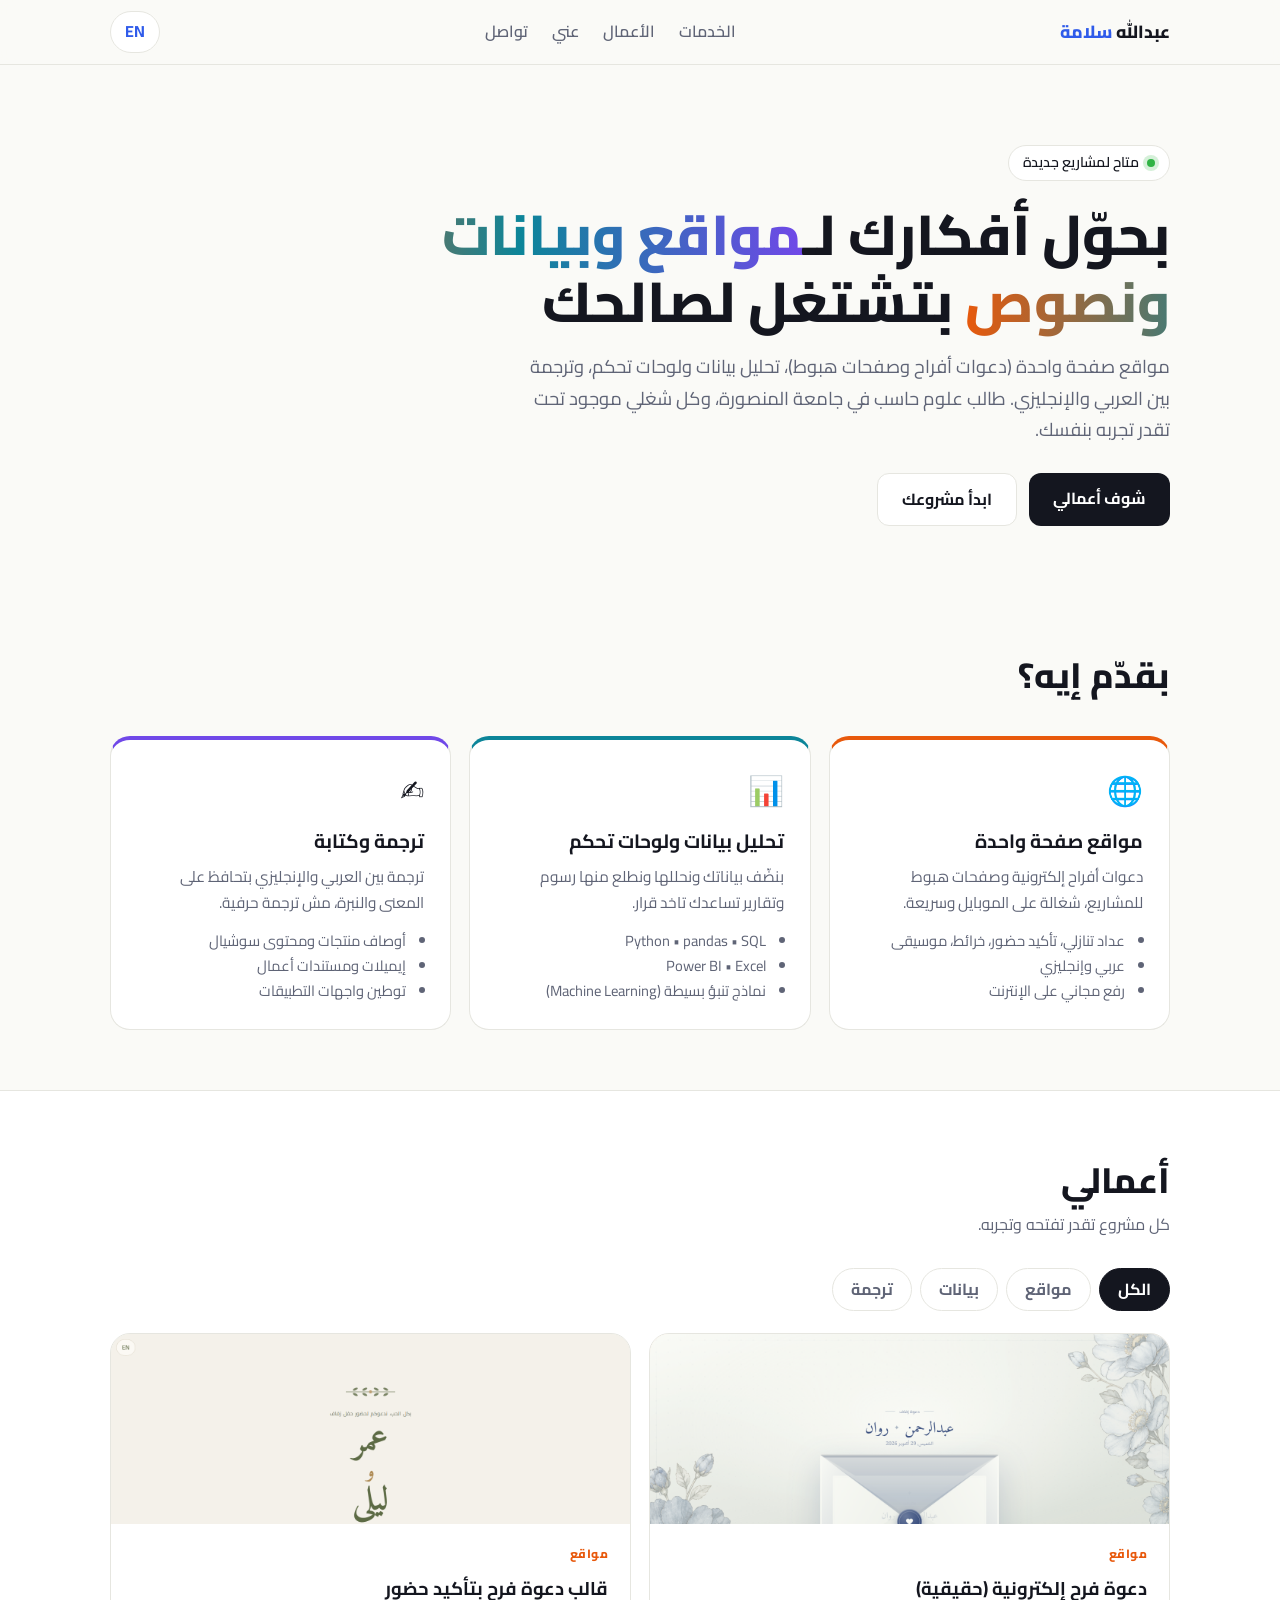
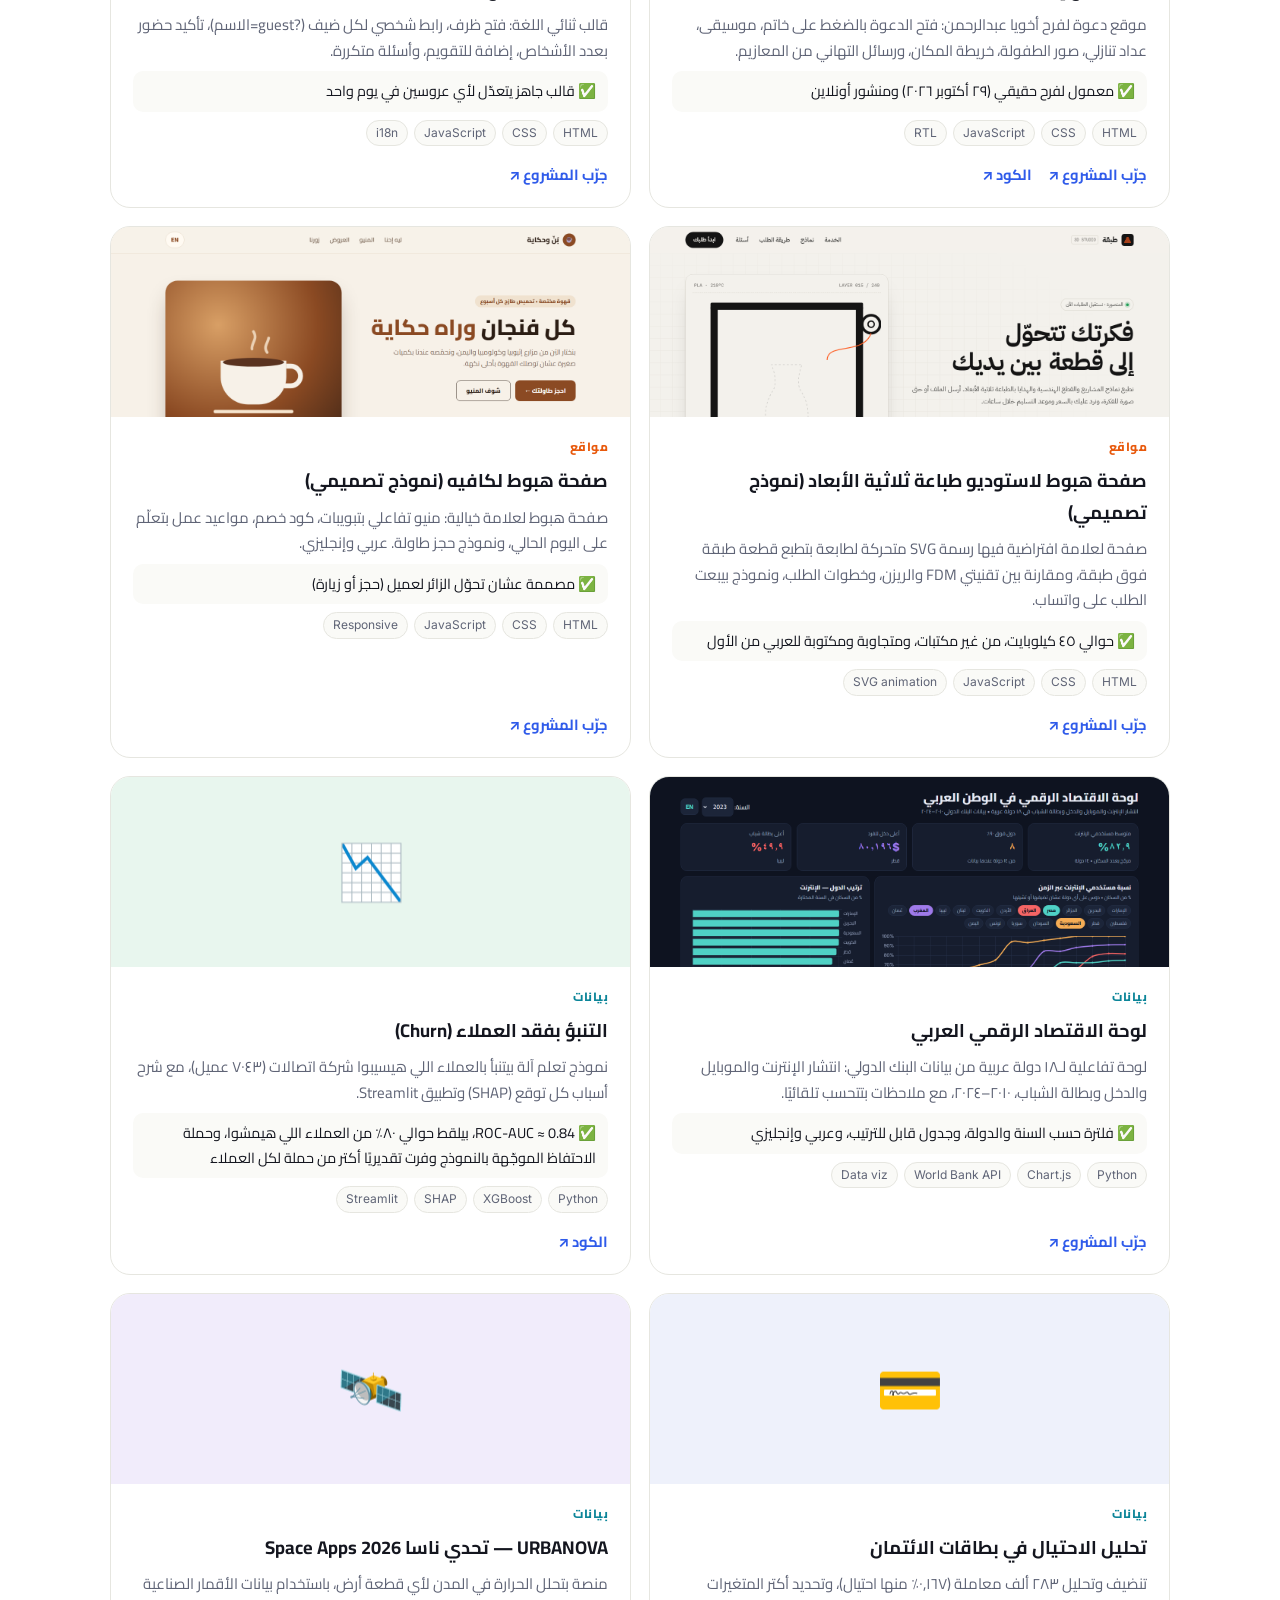
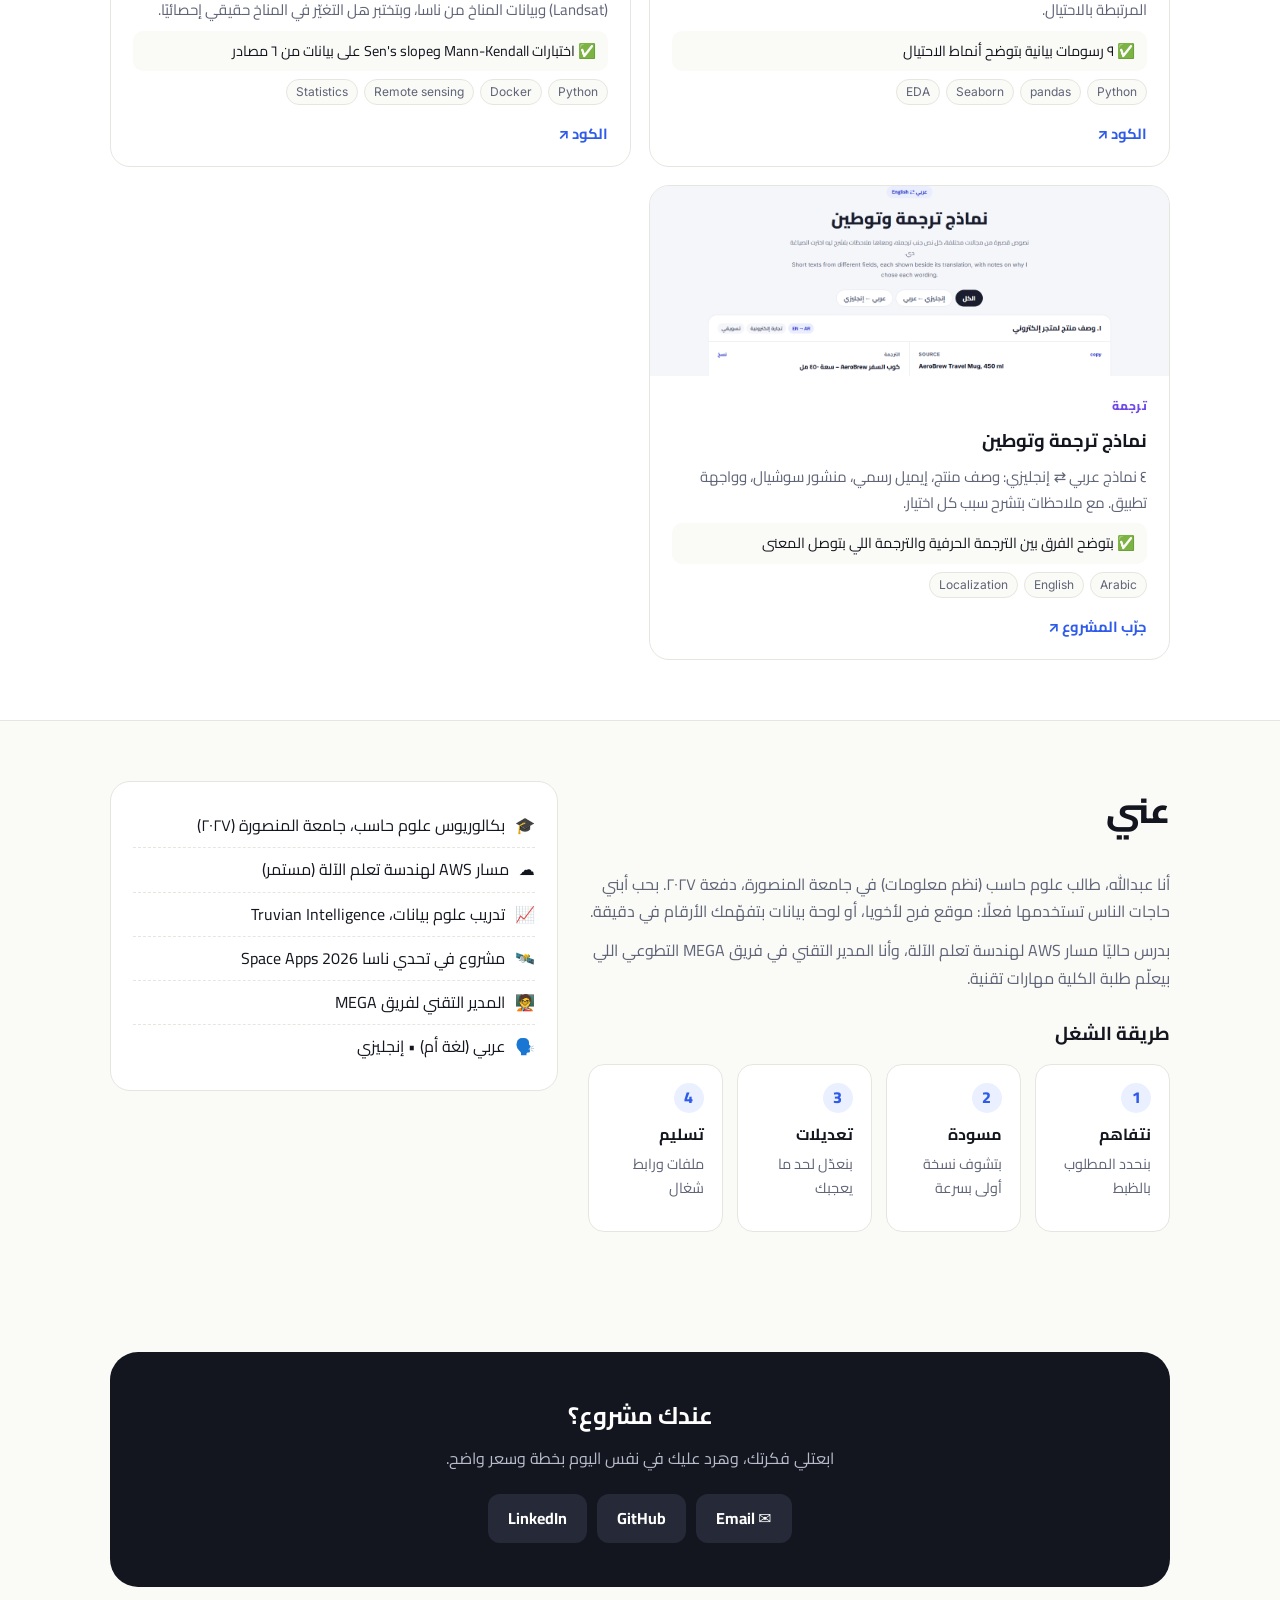
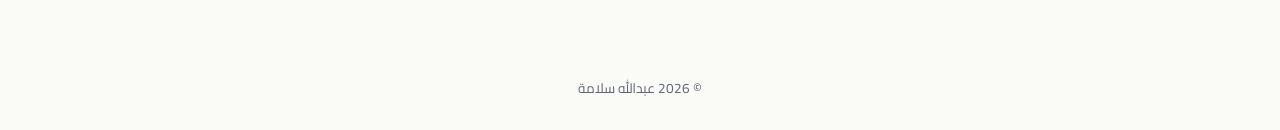
==== commit 7736336d: "Add 3D printing studio landing page concept Arabic-first landing page with an animated SVG printer, " ====
--- a/index.html
+++ b/index.html
@@ -184,6 +184,10 @@
   ar:["قالب دعوة فرح بتأكيد حضور","قالب ثنائي اللغة: فتح ظرف، رابط شخصي لكل ضيف (?guest=الاسم)، تأكيد حضور بعدد الأشخاص، إضافة للتقويم، وأسئلة متكررة.","قالب جاهز يتعدّل لأي عروسين في يوم واحد"],
   en:["Wedding template with RSVP","Bilingual template with an envelope opening, a personal link per guest (?guest=Name), RSVP with headcount, add-to-calendar and an FAQ.","Ready to customise for any couple within a day"],
   tags:["HTML","CSS","JavaScript","i18n"],live:"projects/wedding-rsvp/?guest=Ahmed"},
+ {c:"web",img:"img/3d-print-landing.png",ic:"🖨️",bg:"#f3f1ec",
+  ar:["صفحة هبوط لاستوديو طباعة ثلاثية الأبعاد (نموذج تصميمي)","صفحة لعلامة افتراضية فيها رسمة SVG متحركة لطابعة بتطبع قطعة طبقة فوق طبقة، ومقارنة بين تقنيتي FDM والريزن، وخطوات الطلب، ونموذج بيبعت الطلب على واتساب.","حوالي ٤٥ كيلوبايت، من غير مكتبات، ومتجاوبة ومكتوبة للعربي من الأول"],
+  en:["3D printing studio landing page (concept)","Page for a fictional brand with an animated SVG printer that builds a part layer by layer, an FDM vs resin comparison, the ordering steps, and a form that sends the order to WhatsApp.","About 45 KB with no libraries, responsive and built Arabic-first"],
+  tags:["HTML","CSS","JavaScript","SVG animation"],live:"projects/3d-print-landing/"},
  {c:"web",img:"img/cafe-landing.png",ic:"☕",bg:"#f7efe4",
   ar:["صفحة هبوط لكافيه (نموذج تصميمي)","صفحة هبوط لعلامة خيالية: منيو تفاعلي بتبويبات، كود خصم، مواعيد عمل بتعلّم على اليوم الحالي، ونموذج حجز طاولة. عربي وإنجليزي.","مصممة عشان تحوّل الزائر لعميل (حجز أو زيارة)"],
   en:["Café landing page (concept)","Landing page for a fictional brand with a tabbed interactive menu, discount code, opening hours that highlight today, and a table booking form. Arabic and English.","Designed to turn visitors into customers (bookings and visits)"],
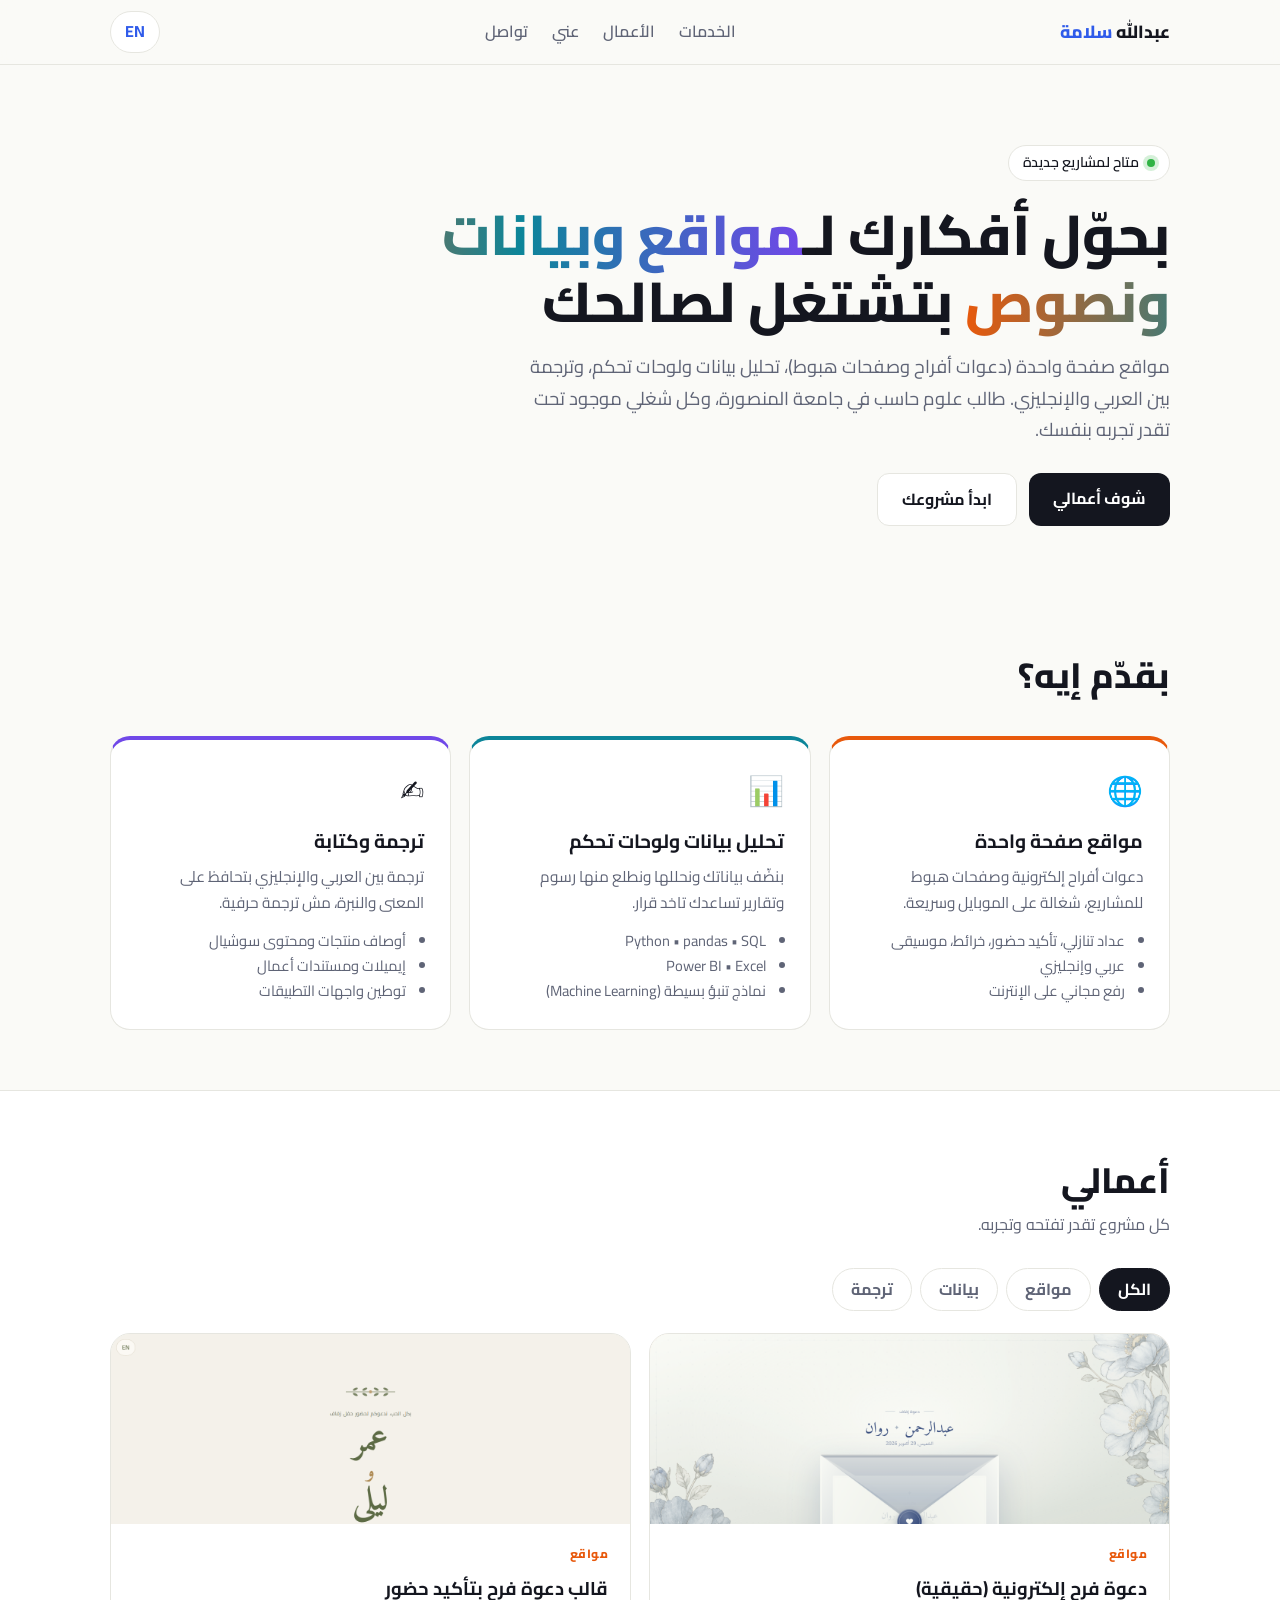
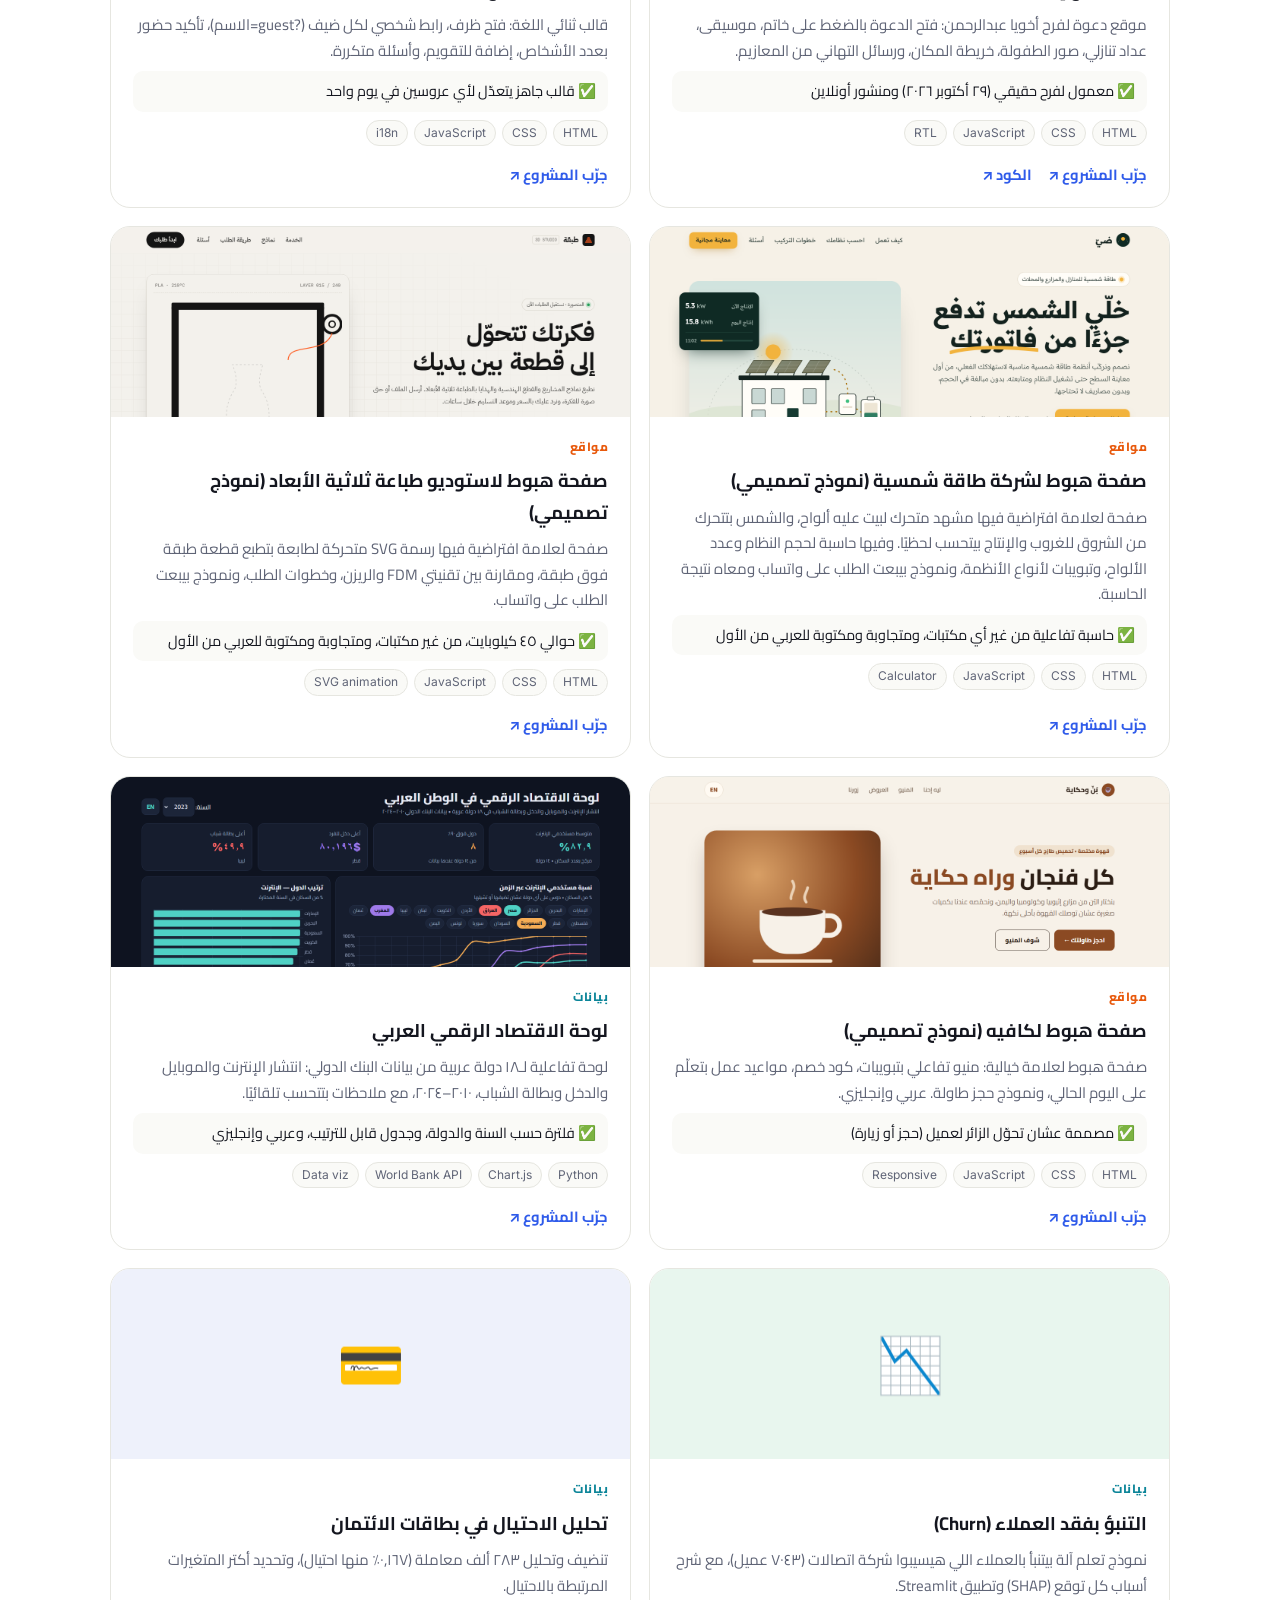
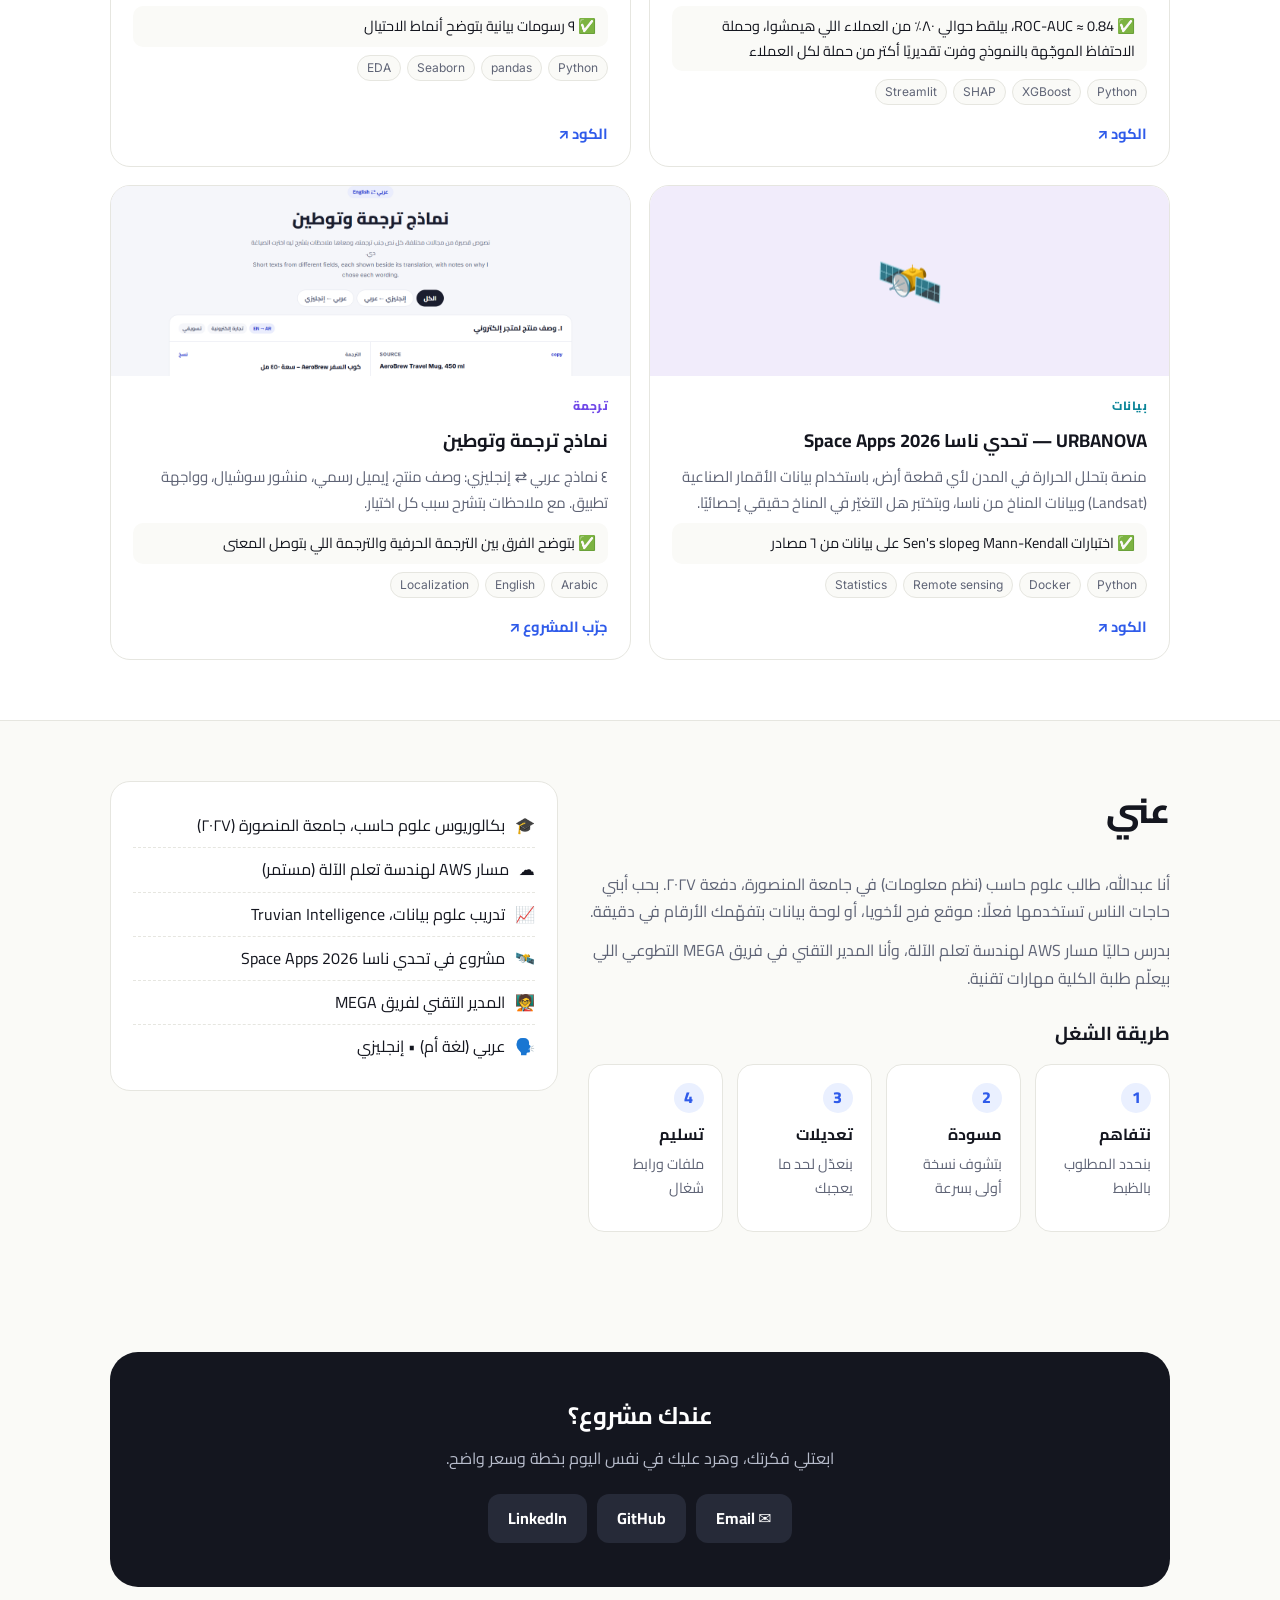
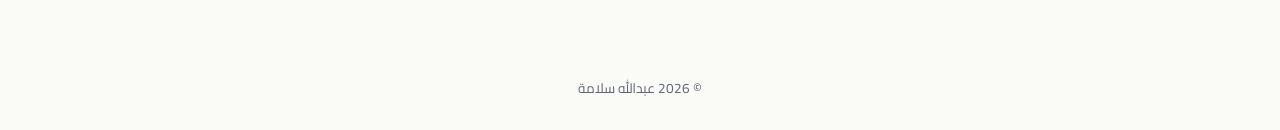
==== commit bac51256: "Add solar energy landing page concept Arabic-first landing page with an animated day-cycle hero, sys" ====
--- a/index.html
+++ b/index.html
@@ -184,6 +184,10 @@
   ar:["قالب دعوة فرح بتأكيد حضور","قالب ثنائي اللغة: فتح ظرف، رابط شخصي لكل ضيف (?guest=الاسم)، تأكيد حضور بعدد الأشخاص، إضافة للتقويم، وأسئلة متكررة.","قالب جاهز يتعدّل لأي عروسين في يوم واحد"],
   en:["Wedding template with RSVP","Bilingual template with an envelope opening, a personal link per guest (?guest=Name), RSVP with headcount, add-to-calendar and an FAQ.","Ready to customise for any couple within a day"],
   tags:["HTML","CSS","JavaScript","i18n"],live:"projects/wedding-rsvp/?guest=Ahmed"},
+ {c:"web",img:"img/solar-landing.png",ic:"☀️",bg:"#f6f1e7",
+  ar:["صفحة هبوط لشركة طاقة شمسية (نموذج تصميمي)","صفحة لعلامة افتراضية فيها مشهد متحرك لبيت عليه ألواح، والشمس بتتحرك من الشروق للغروب والإنتاج بيتحسب لحظيًا. وفيها حاسبة لحجم النظام وعدد الألواح، وتبويبات لأنواع الأنظمة، ونموذج بيبعت الطلب على واتساب ومعاه نتيجة الحاسبة.","حاسبة تفاعلية من غير أي مكتبات، ومتجاوبة ومكتوبة للعربي من الأول"],
+  en:["Solar energy company landing page (concept)","Page for a fictional brand with an animated house scene where the sun moves from sunrise to sunset and live production is calculated, a system-size calculator, system-type tabs, and a WhatsApp form that includes the calculator result.","Interactive calculator with no libraries, responsive and built Arabic-first"],
+  tags:["HTML","CSS","JavaScript","Calculator"],live:"projects/solar-landing/"},
  {c:"web",img:"img/3d-print-landing.png",ic:"🖨️",bg:"#f3f1ec",
   ar:["صفحة هبوط لاستوديو طباعة ثلاثية الأبعاد (نموذج تصميمي)","صفحة لعلامة افتراضية فيها رسمة SVG متحركة لطابعة بتطبع قطعة طبقة فوق طبقة، ومقارنة بين تقنيتي FDM والريزن، وخطوات الطلب، ونموذج بيبعت الطلب على واتساب.","حوالي ٤٥ كيلوبايت، من غير مكتبات، ومتجاوبة ومكتوبة للعربي من الأول"],
   en:["3D printing studio landing page (concept)","Page for a fictional brand with an animated SVG printer that builds a part layer by layer, an FDM vs resin comparison, the ordering steps, and a form that sends the order to WhatsApp.","About 45 KB with no libraries, responsive and built Arabic-first"],
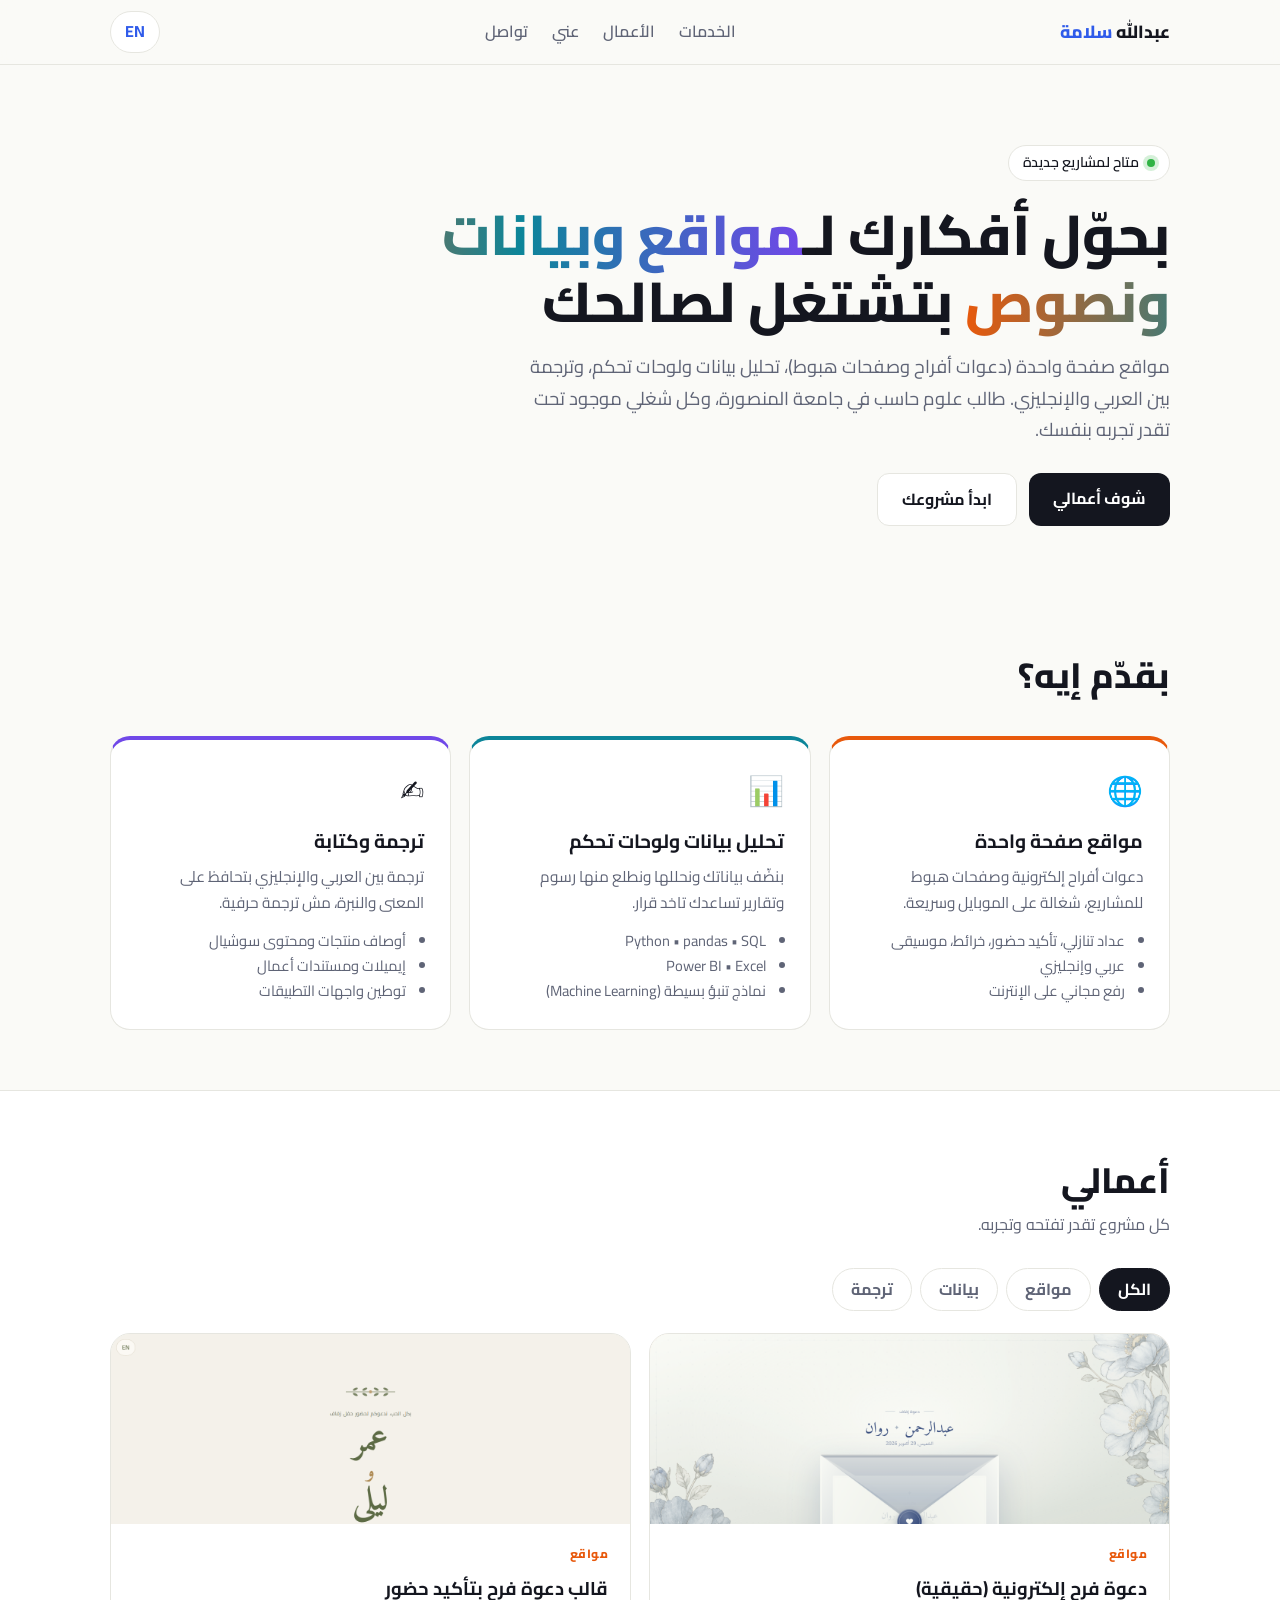
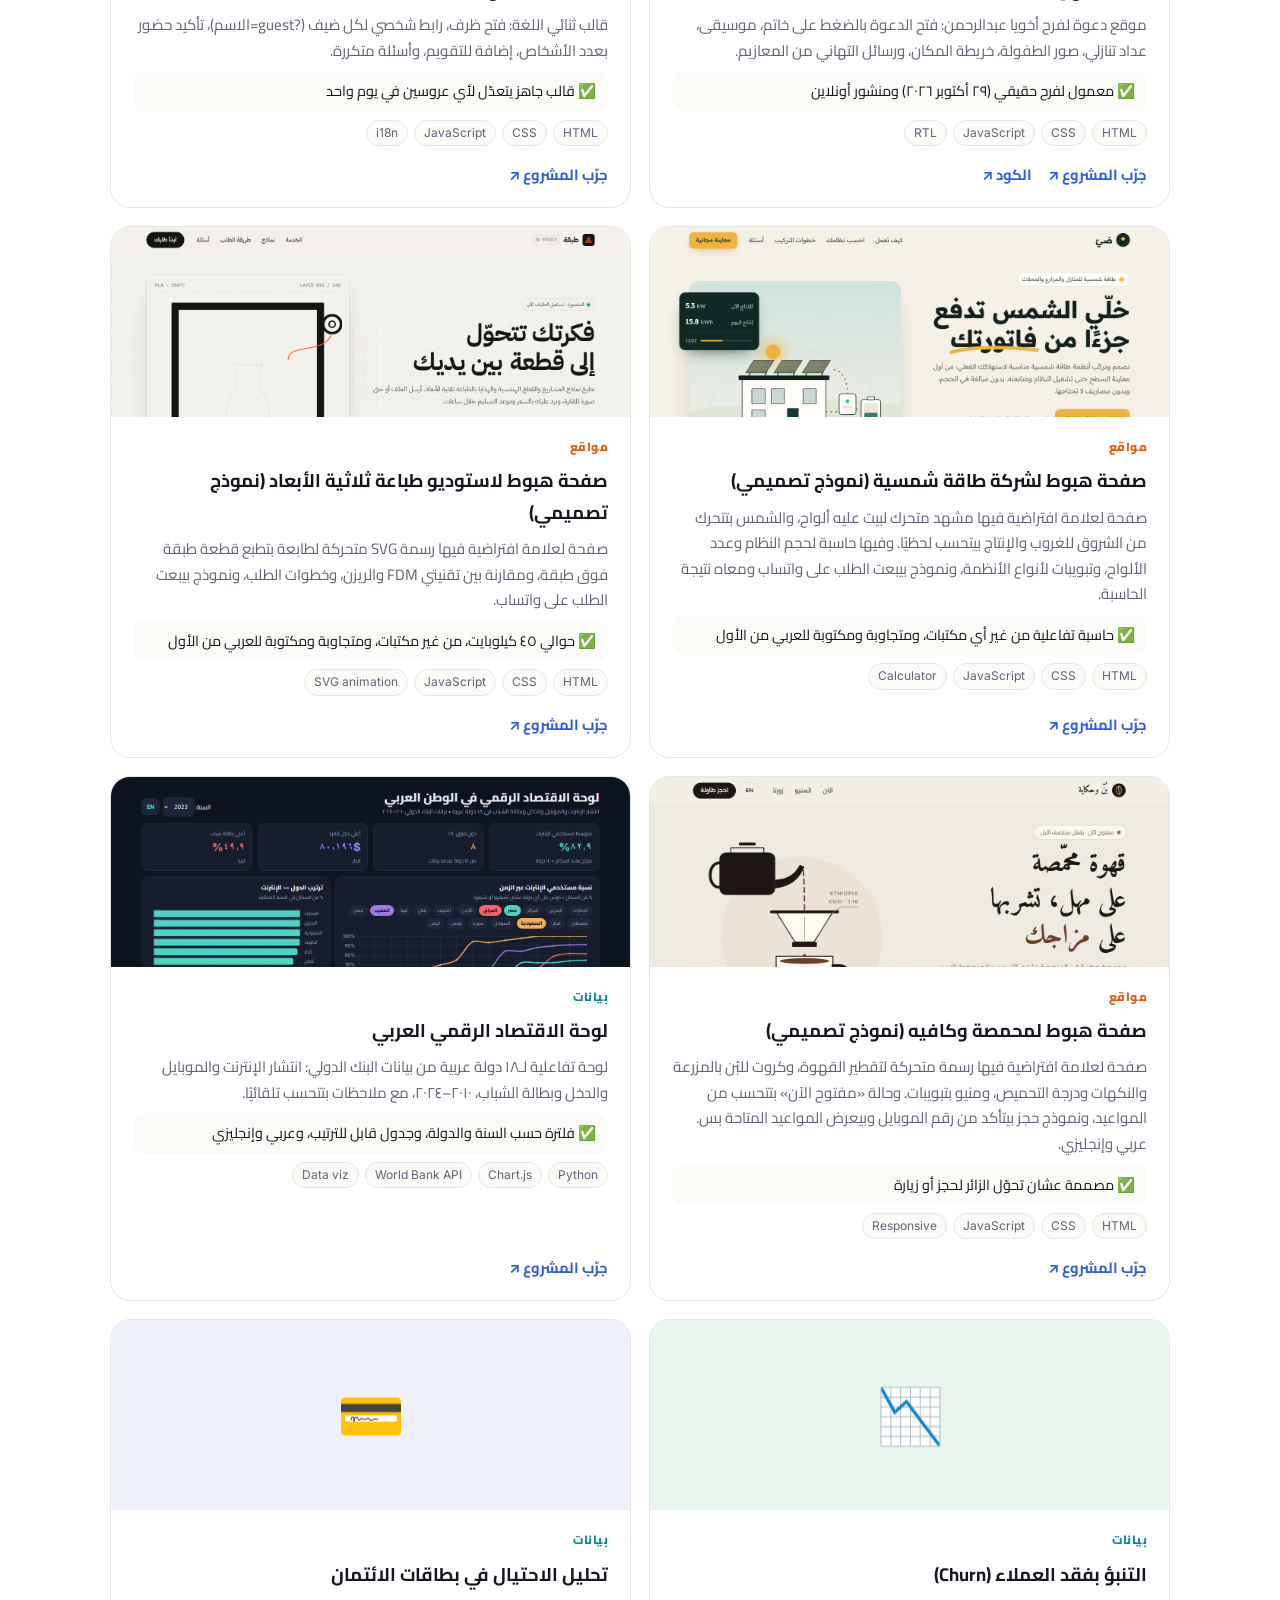
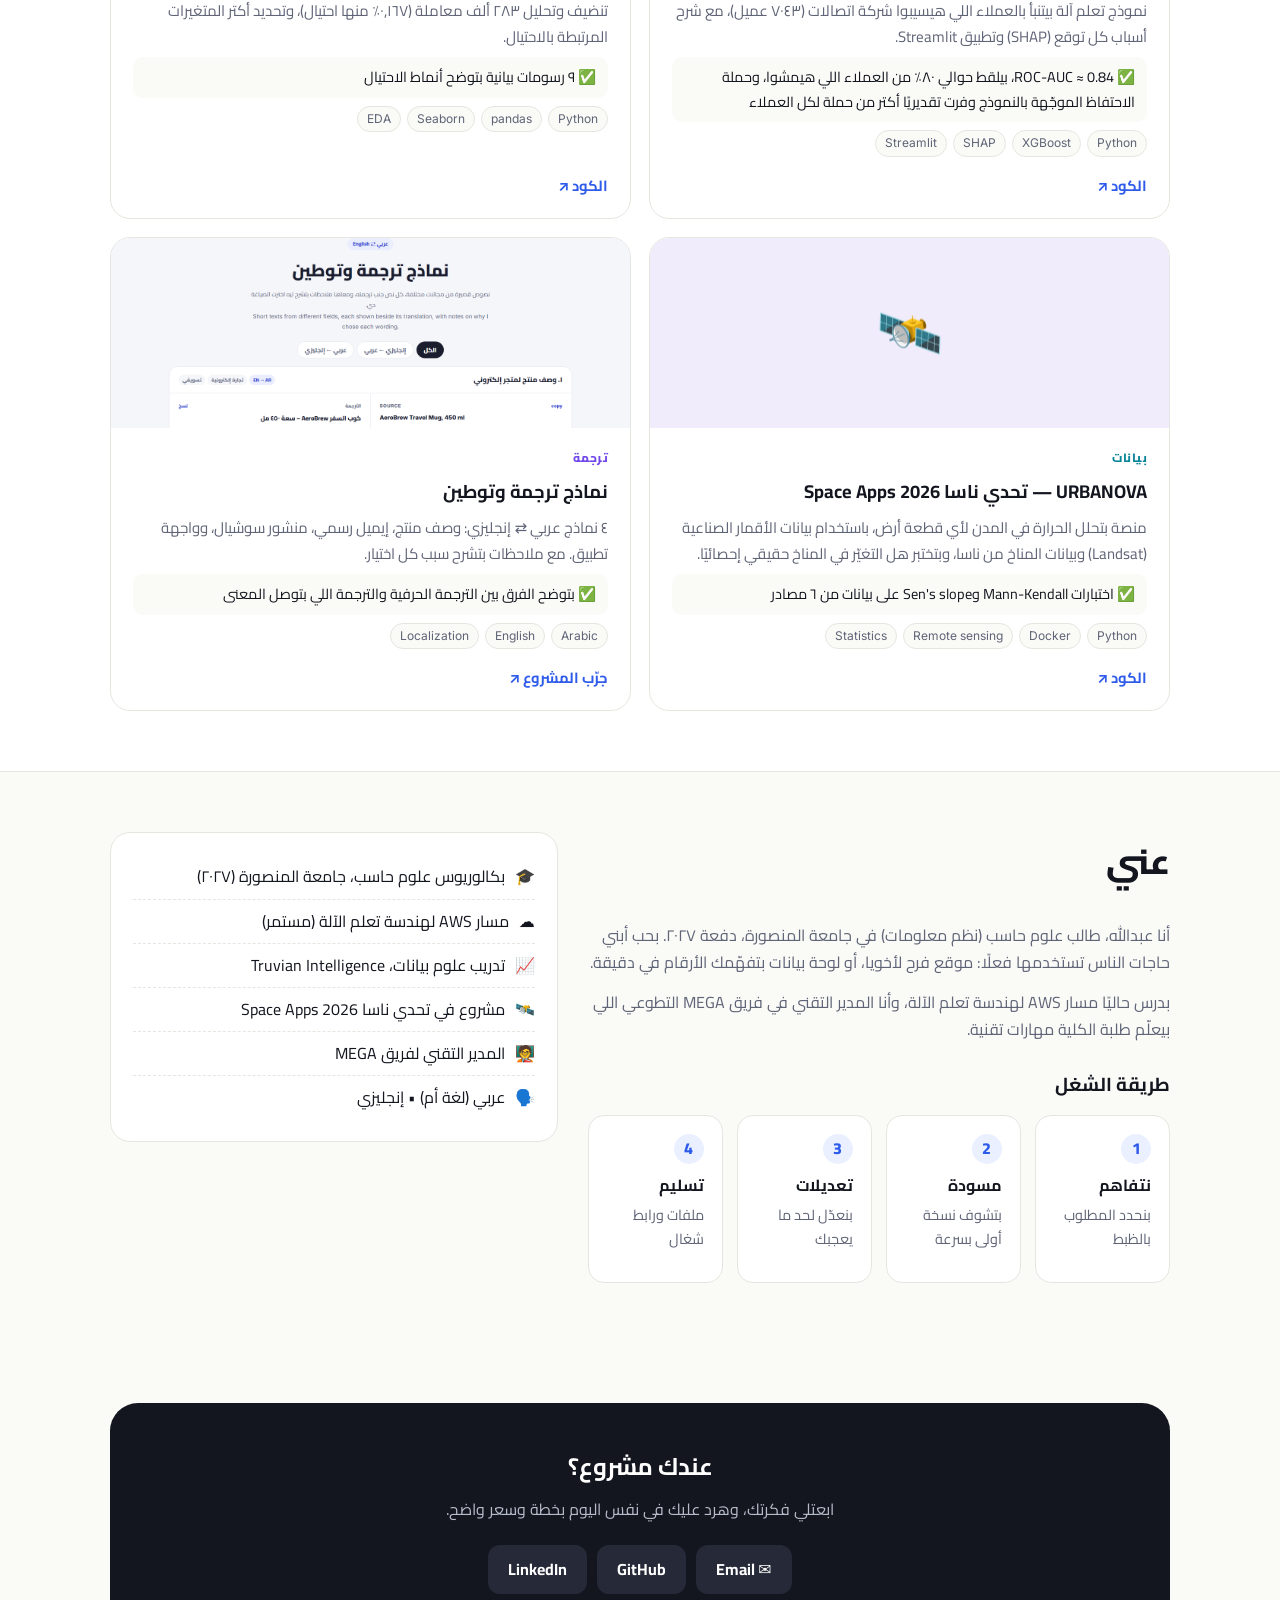
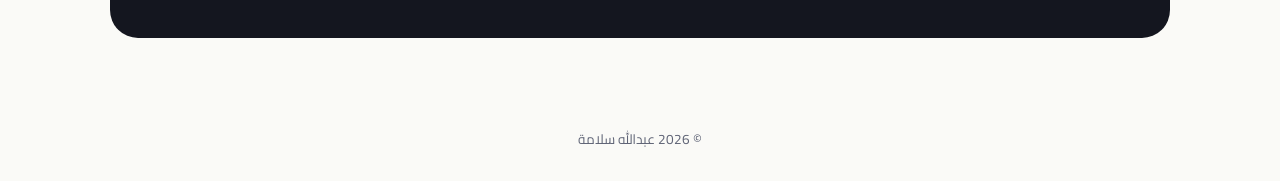
==== commit 6d5e9e2b: "Redesign café landing page Editorial look with an animated pour-over illustration, bean origin cards" ====
--- a/index.html
+++ b/index.html
@@ -193,8 +193,8 @@
   en:["3D printing studio landing page (concept)","Page for a fictional brand with an animated SVG printer that builds a part layer by layer, an FDM vs resin comparison, the ordering steps, and a form that sends the order to WhatsApp.","About 45 KB with no libraries, responsive and built Arabic-first"],
   tags:["HTML","CSS","JavaScript","SVG animation"],live:"projects/3d-print-landing/"},
  {c:"web",img:"img/cafe-landing.png",ic:"☕",bg:"#f7efe4",
-  ar:["صفحة هبوط لكافيه (نموذج تصميمي)","صفحة هبوط لعلامة خيالية: منيو تفاعلي بتبويبات، كود خصم، مواعيد عمل بتعلّم على اليوم الحالي، ونموذج حجز طاولة. عربي وإنجليزي.","مصممة عشان تحوّل الزائر لعميل (حجز أو زيارة)"],
-  en:["Café landing page (concept)","Landing page for a fictional brand with a tabbed interactive menu, discount code, opening hours that highlight today, and a table booking form. Arabic and English.","Designed to turn visitors into customers (bookings and visits)"],
+  ar:["صفحة هبوط لمحمصة وكافيه (نموذج تصميمي)","صفحة لعلامة افتراضية فيها رسمة متحركة لتقطير القهوة، وكروت للبُن بالمزرعة والنكهات ودرجة التحميص، ومنيو بتبويبات. وحالة «مفتوح الآن» بتتحسب من المواعيد، ونموذج حجز بيتأكد من رقم الموبايل وبيعرض المواعيد المتاحة بس. عربي وإنجليزي.","مصممة عشان تحوّل الزائر لحجز أو زيارة"],
+  en:["Roastery & café landing page (concept)","Page for a fictional brand with an animated pour-over illustration, bean cards with farm, tasting notes and roast level, a tabbed menu, a live open-now status from the opening hours, and a booking form that validates the phone number and only shows available slots. Arabic and English.","Designed to turn visitors into bookings and visits"],
   tags:["HTML","CSS","JavaScript","Responsive"],live:"projects/cafe-landing/"},
  {c:"data",img:"img/dashboard.png",ic:"📊",bg:"#e6f4f6",
   ar:["لوحة الاقتصاد الرقمي العربي","لوحة تفاعلية لـ١٨ دولة عربية من بيانات البنك الدولي: انتشار الإنترنت والموبايل والدخل وبطالة الشباب، ٢٠١٠–٢٠٢٤، مع ملاحظات بتتحسب تلقائيًا.","فلترة حسب السنة والدولة، وجدول قابل للترتيب، وعربي وإنجليزي"],
